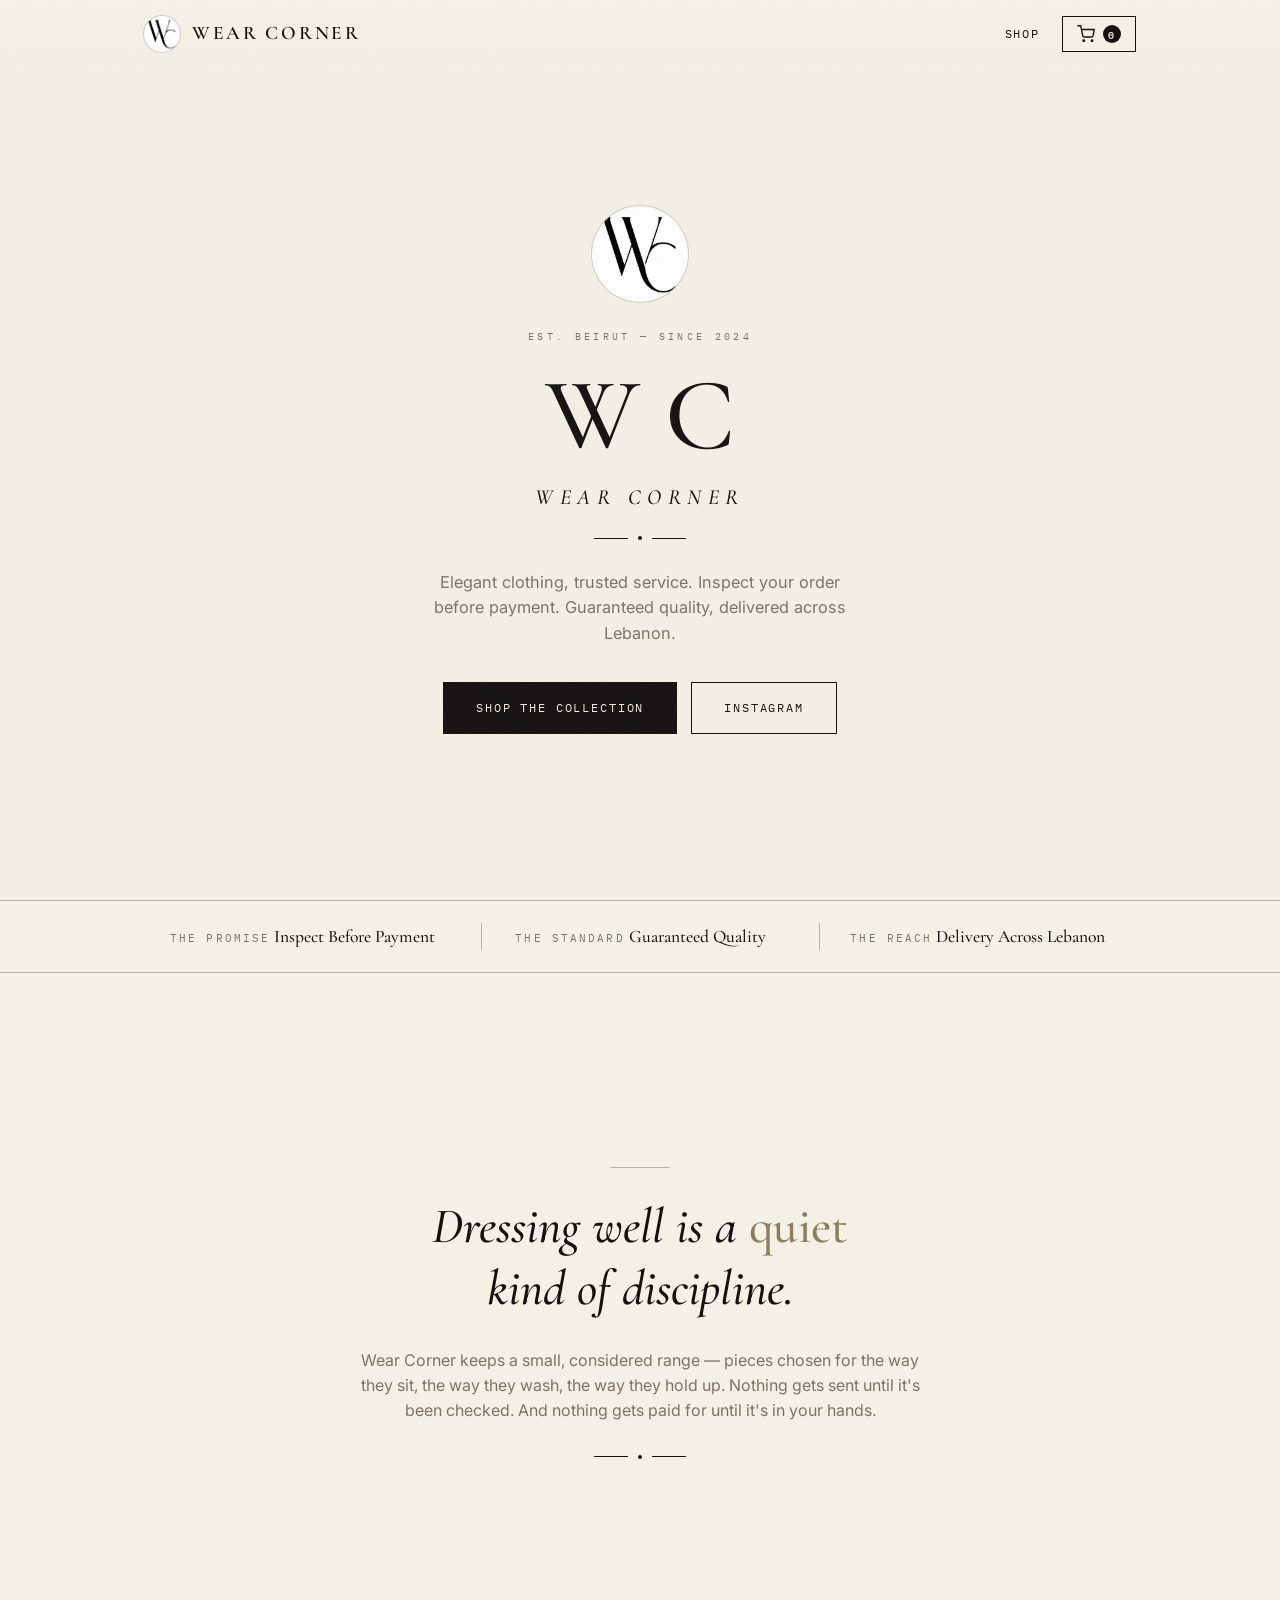
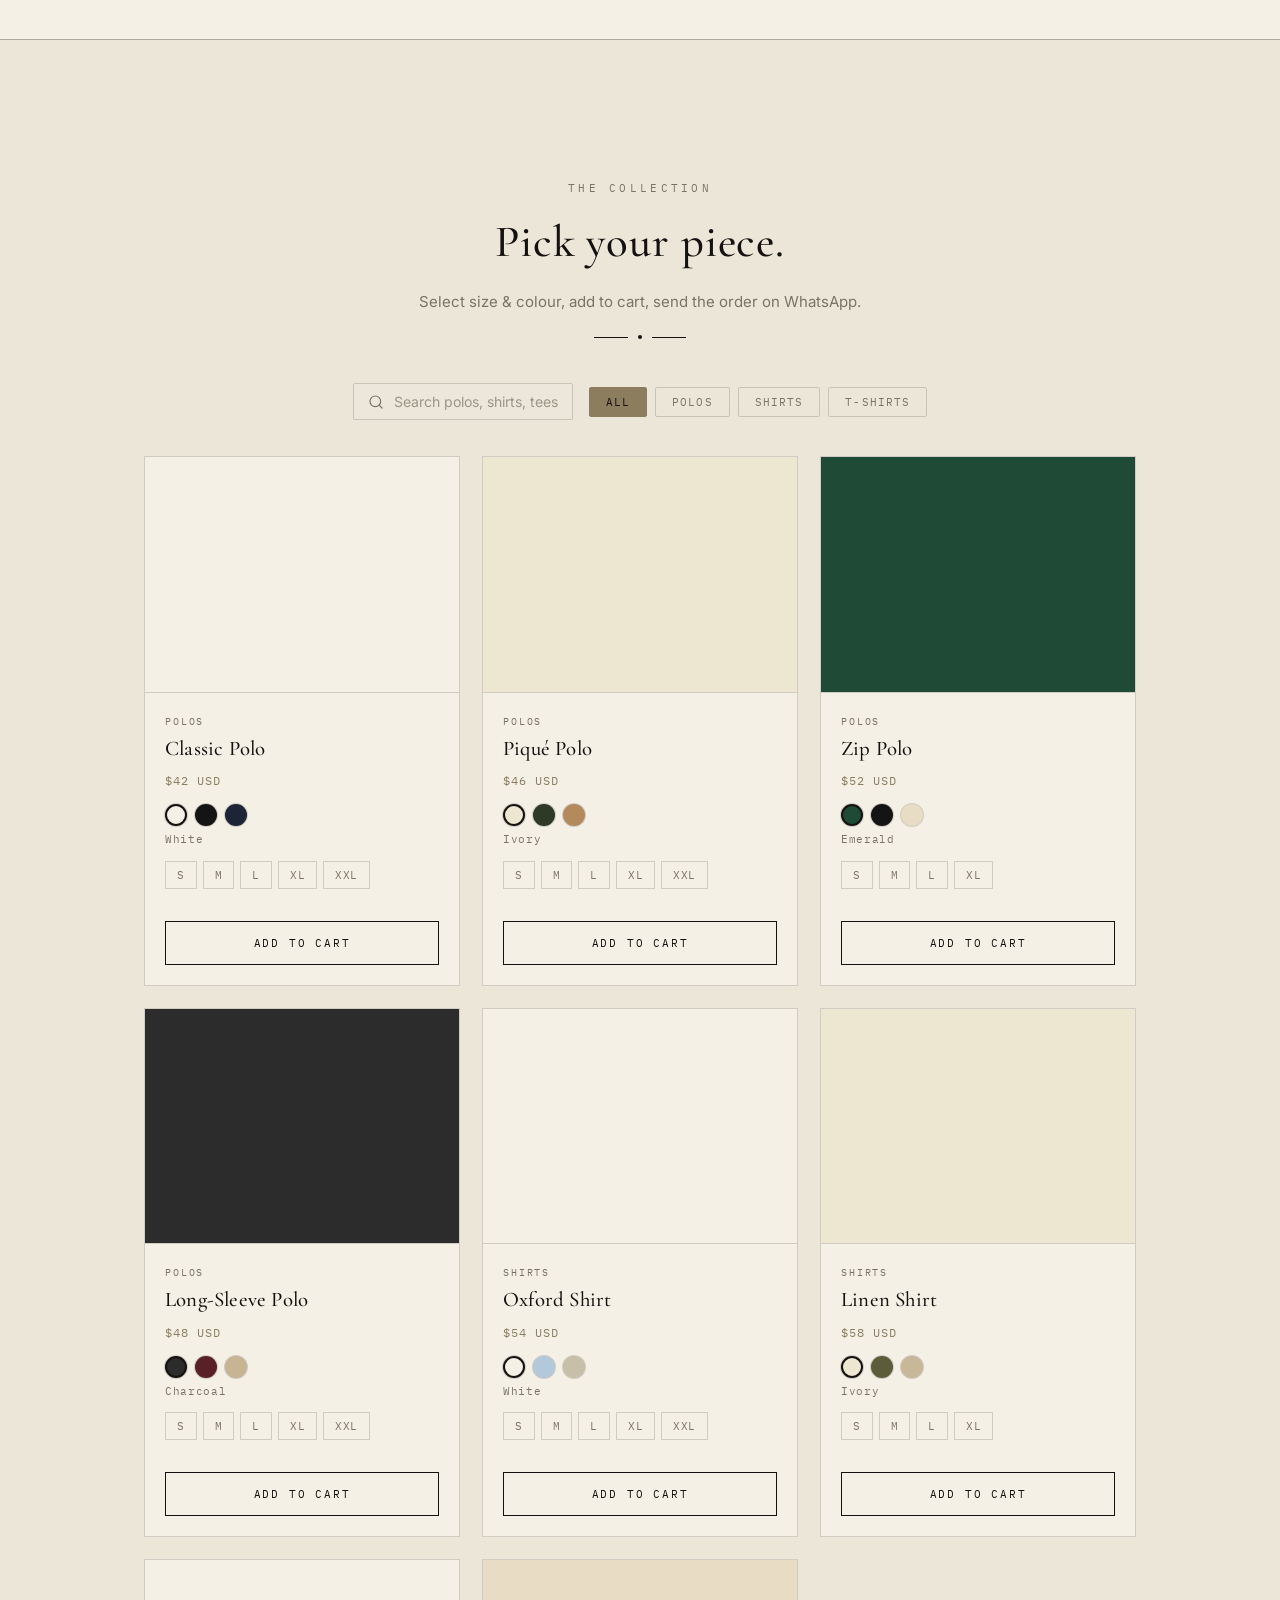
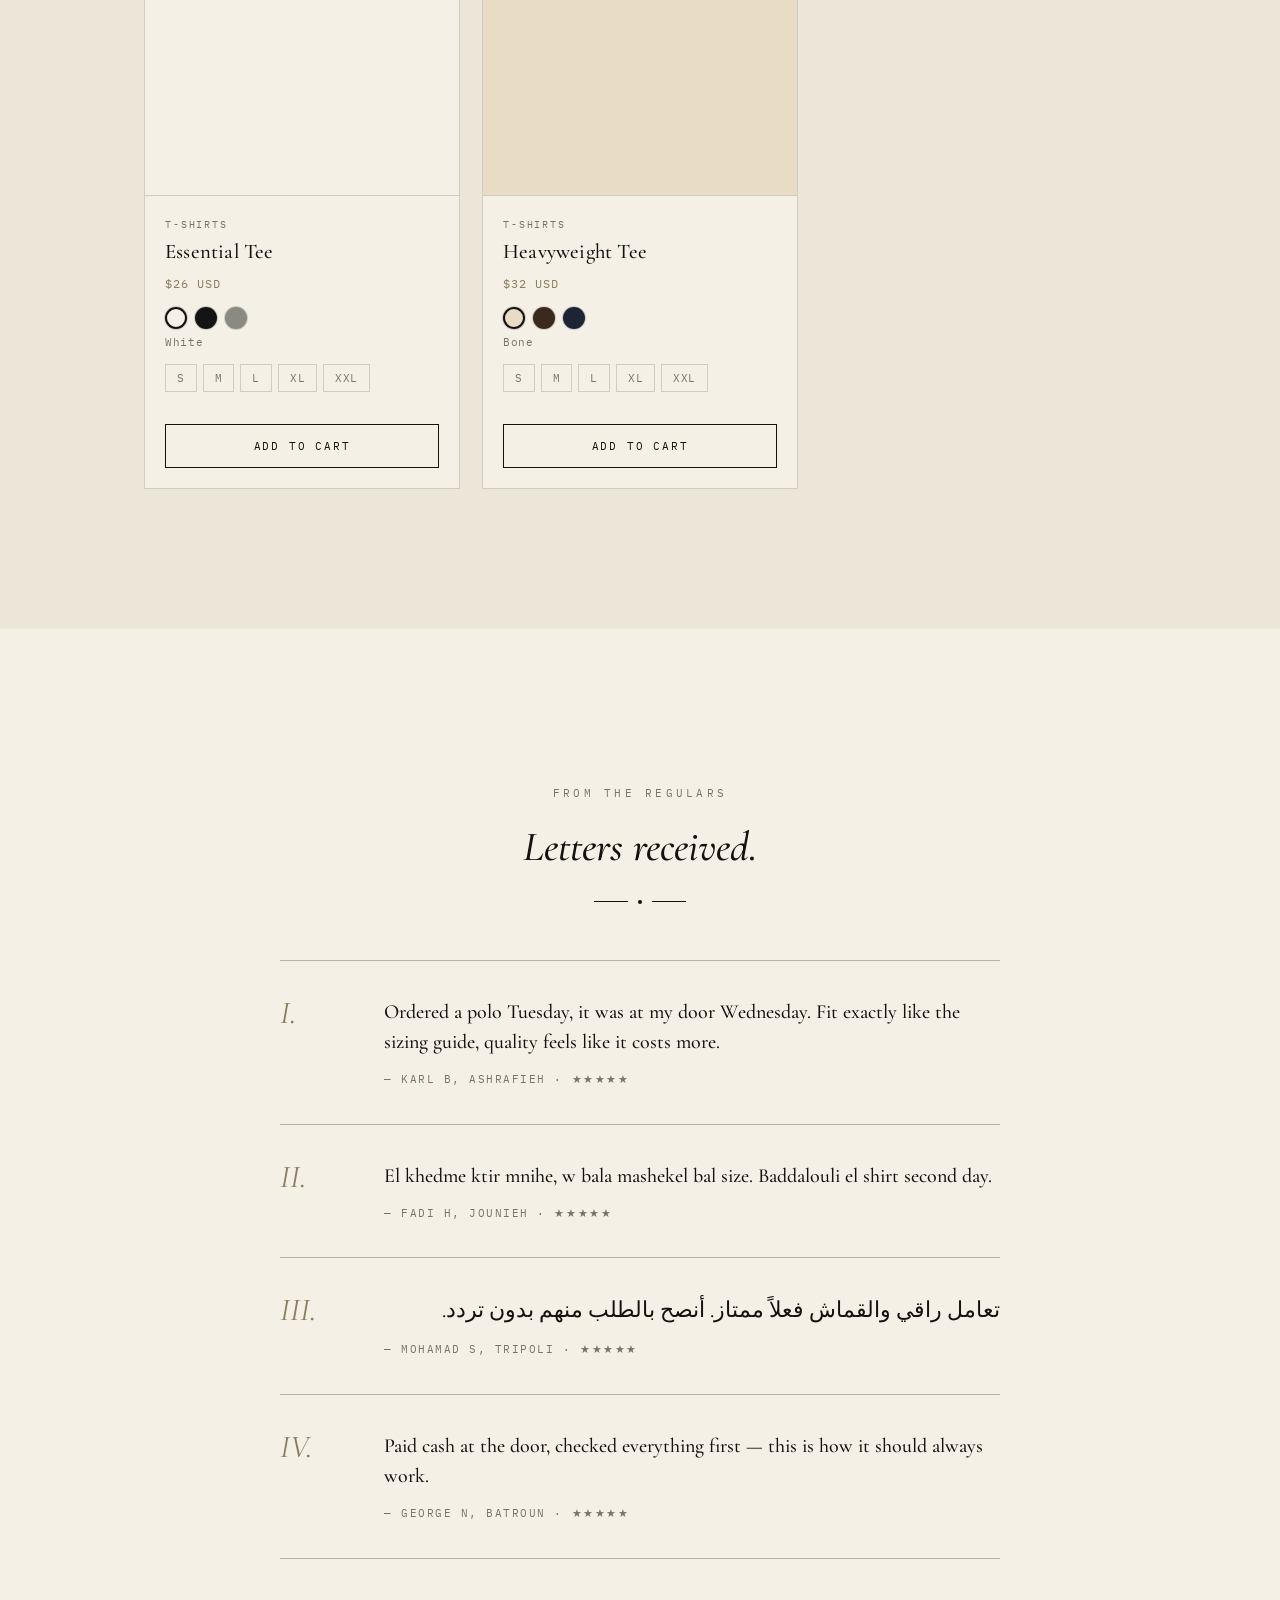
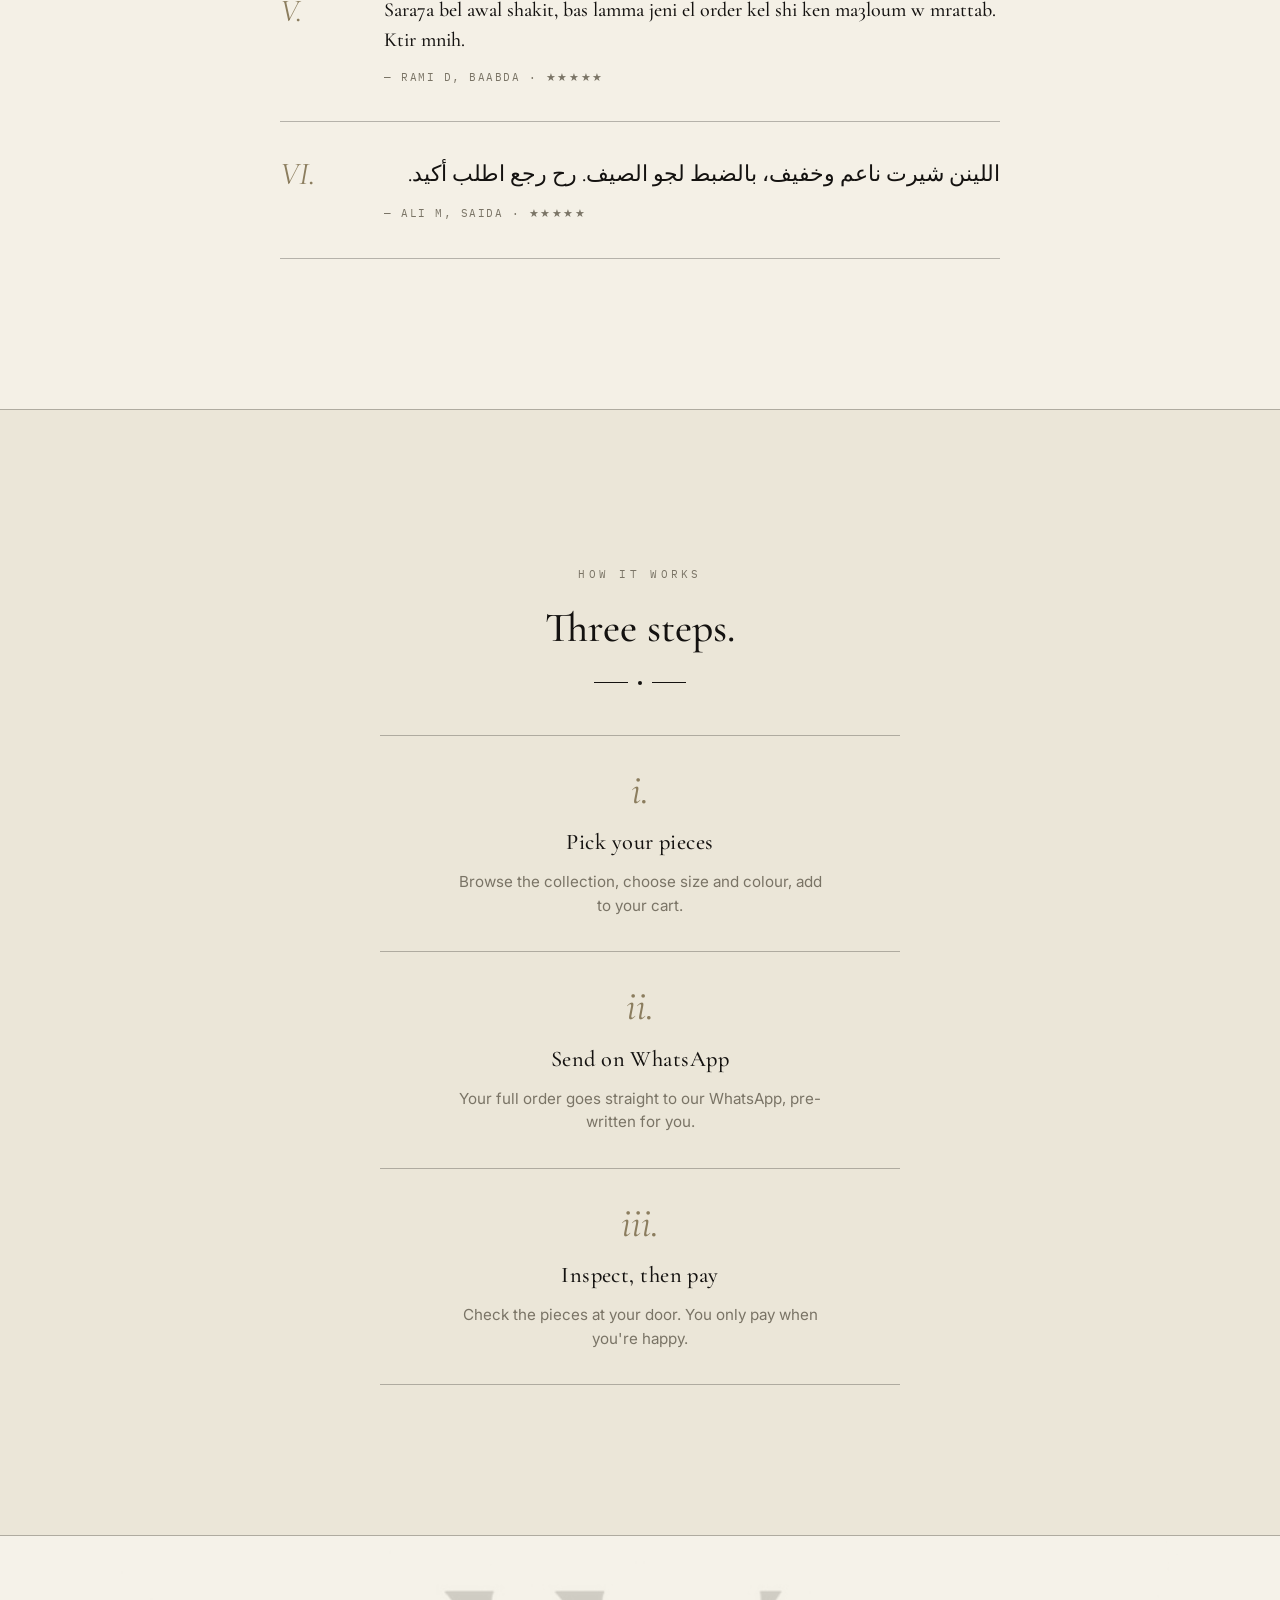
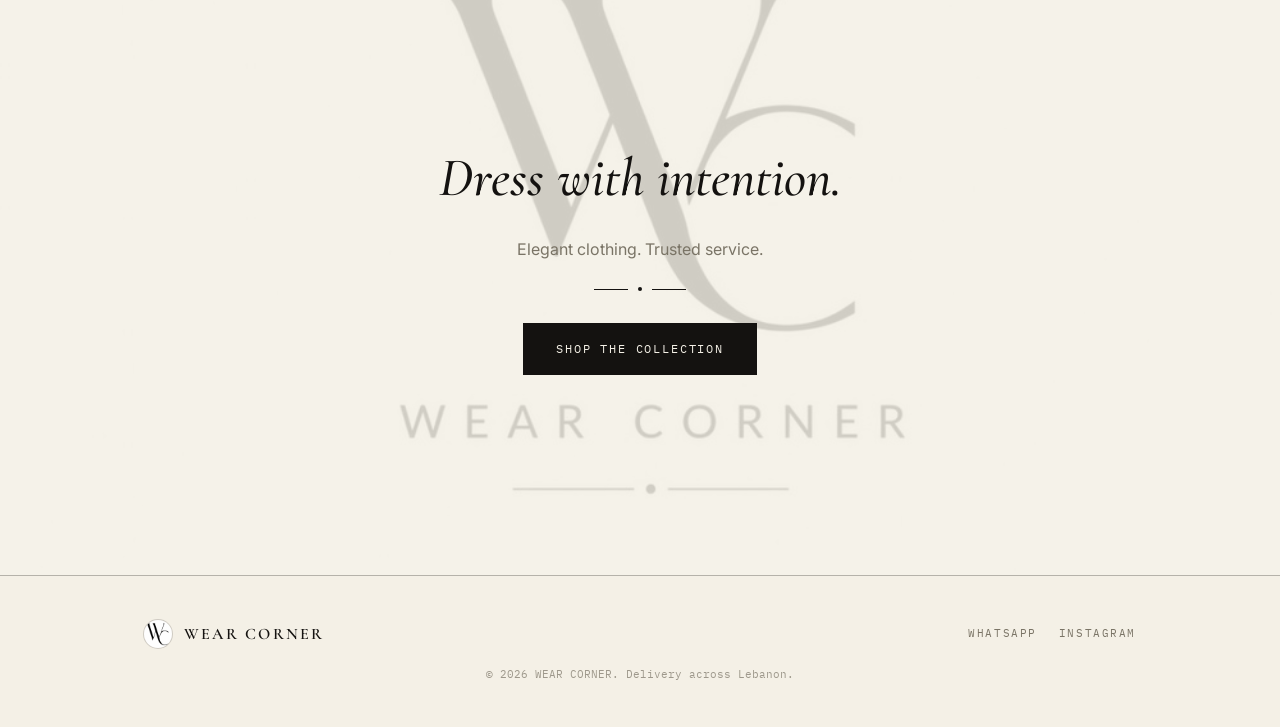
==== index.html @ b0e5543f "initial commit" ====
<!DOCTYPE html>
<html lang="en">
<head>
<meta charset="UTF-8">
<meta name="viewport" content="width=device-width, initial-scale=1.0">
<title>WEAR CORNER — Elegant Clothing, Trusted Service</title>
<meta name="description" content="WEAR CORNER. Elegant clothing, trusted service. Inspect before payment. Guaranteed quality. Delivery across Lebanon.">
<link rel="icon" type="image/jpeg" href="logo.jpg">

<link rel="preconnect" href="https://fonts.googleapis.com">
<link rel="preconnect" href="https://fonts.gstatic.com" crossorigin>
<link href="https://fonts.googleapis.com/css2?family=Cormorant+Garamond:ital,wght@0,400;0,500;0,600;1,400;1,500&family=Inter:wght@400;500&family=IBM+Plex+Mono:wght@400;500&display=swap" rel="stylesheet">

<link rel="stylesheet" href="style.css">
</head>
<body>

<header>
  <nav class="wrap">
    <a href="#top" class="brand">
      <img class="logo-img" src="logo.jpg" alt="Wear Corner logo">
      WEAR CORNER
    </a>
    <div class="nav-right">
      <a class="nav-link" href="#shop">Shop</a>
      <button class="cart-toggle" id="cartToggle" aria-label="Open cart">
        <svg width="18" height="18" viewBox="0 0 24 24" fill="none" stroke="currentColor" stroke-width="1.8" stroke-linecap="round" stroke-linejoin="round"><circle cx="9" cy="21" r="1"/><circle cx="20" cy="21" r="1"/><path d="M1 1h4l2.68 13.39a2 2 0 0 0 2 1.61h9.72a2 2 0 0 0 2-1.61L23 6H6"/></svg>
        <span class="cart-count" id="cartCount">0</span>
      </button>
    </div>
  </nav>
</header>

<!-- ============ CART DRAWER (IDs must match main.js) ============ -->
<div class="cart-overlay" id="cartOverlay"></div>
<aside class="cart-drawer" id="cartDrawer">
  <div class="cart-header">
    <h3>Your Order</h3>
    <button class="cart-close" id="cartClose" aria-label="Close cart">&times;</button>
  </div>
  <div class="cart-body" id="cartBody">
    <p class="cart-empty" id="cartEmpty">Your cart is empty.</p>
  </div>
  <div class="cart-footer" id="cartFooter" style="display:none;">
    <button class="btn btn-primary cart-send" id="cartSend" style="width:100%;padding:16px;font-size:.78rem;display:flex;align-items:center;justify-content:center;gap:10px;">
      Proceed to Checkout →
    </button>
  </div>
</aside>

<main id="top">

  <!-- ============ HERO — centered classical ============ -->
  <section class="hero-cl">
    <img class="logo-img" src="logo.jpg" alt="Wear Corner monogram">
    <span class="est">Est. Beirut — Since 2024</span>
    <h1><span>W</span><span>C</span></h1>
    <span class="wordmark">Wear Corner</span>
    <span class="ornament" aria-hidden="true"><span class="dot"></span></span>
    <p class="tagline">Elegant clothing, trusted service. Inspect your order before payment. Guaranteed quality, delivered across Lebanon.</p>
    <div class="hero-ctas">
      <a class="btn btn-primary" href="#shop">Shop the Collection</a>
      <a class="btn btn-ghost" href="https://www.instagram.com/wearcorner.lb" target="_blank" rel="noopener">Instagram</a>
    </div>
  </section>

  <!-- ============ SERVICES BAR — 3-column key/value ============ -->
  <section class="services" aria-label="Services">
    <div class="wrap services-row">
      <div>
        <span class="lbl">The Promise</span>
        <span class="val">Inspect Before Payment</span>
      </div>
      <div>
        <span class="lbl">The Standard</span>
        <span class="val">Guaranteed Quality</span>
      </div>
      <div>
        <span class="lbl">The Reach</span>
        <span class="val">Delivery Across Lebanon</span>
      </div>
    </div>
  </section>

  <!-- ============ CREDO — italic pull-quote ============ -->
  <section class="credo">
    <div class="wrap reveal">
      <div class="rule-sm"></div>
      <h2>Dressing well is a <em>quiet</em> kind of discipline.</h2>
      <p>Wear Corner keeps a small, considered range — pieces chosen for the way they sit, the way they wash, the way they hold up. Nothing gets sent until it's been checked. And nothing gets paid for until it's in your hands.</p>
      <span class="ornament" aria-hidden="true"><span class="dot"></span></span>
    </div>
  </section>

  <!-- ============ SHOP (IDs must match main.js) ============ -->
  <section class="shop" id="shop">
    <div class="wrap">
      <div class="shop-head reveal">
        <span class="kicker">The Collection</span>
        <h2>Pick your piece.</h2>
        <p class="head-sub">Select size &amp; colour, add to cart, send the order on WhatsApp.</p>
        <span class="ornament" aria-hidden="true"><span class="dot"></span></span>
      </div>

      <div class="shop-toolbar reveal">
        <div class="search-box">
          <svg width="16" height="16" viewBox="0 0 24 24" fill="none" stroke="currentColor" stroke-width="1.8" stroke-linecap="round"><circle cx="11" cy="11" r="8"/><path d="m21 21-4.35-4.35"/></svg>
          <input type="text" id="searchInput" class="search-input" placeholder="Search polos, shirts, tees...">
        </div>
        <div class="filter-pills" id="filterPills"></div>
      </div>

      <div class="product-grid" id="productGrid"></div>
      <p class="shop-empty" id="shopEmpty" style="display:none;">No pieces match your search. Try another word or clear the filters.</p>
    </div>
  </section>

  <!-- ============ REVIEWS — stacked "letters" column ============
       NOTE FOR CLIENT: sample placeholder reviews to show the layout.
       Replace with real customer feedback before launch. -->
  <section class="letters">
    <div class="wrap">
      <div class="letters-head reveal">
        <span class="kicker">From The Regulars</span>
        <h2>Letters received.</h2>
        <span class="ornament" aria-hidden="true"><span class="dot"></span></span>
      </div>

      <div class="letters-list">
        <figure class="letter reveal">
          <span class="idx">I.</span>
          <div>
            <blockquote>Ordered a polo Tuesday, it was at my door Wednesday. Fit exactly like the sizing guide, quality feels like it costs more.</blockquote>
            <figcaption>— Karl B, Ashrafieh · ★★★★★</figcaption>
          </div>
        </figure>

        <figure class="letter reveal">
          <span class="idx">II.</span>
          <div>
            <blockquote>El khedme ktir mnihe, w bala mashekel bal size. Baddalouli el shirt second day.</blockquote>
            <figcaption>— Fadi H, Jounieh · ★★★★★</figcaption>
          </div>
        </figure>

        <figure class="letter reveal">
          <span class="idx">III.</span>
          <div>
            <blockquote lang="ar">تعامل راقي والقماش فعلاً ممتاز. أنصح بالطلب منهم بدون تردد.</blockquote>
            <figcaption>— Mohamad S, Tripoli · ★★★★★</figcaption>
          </div>
        </figure>

        <figure class="letter reveal">
          <span class="idx">IV.</span>
          <div>
            <blockquote>Paid cash at the door, checked everything first — this is how it should always work.</blockquote>
            <figcaption>— George N, Batroun · ★★★★★</figcaption>
          </div>
        </figure>

        <figure class="letter reveal">
          <span class="idx">V.</span>
          <div>
            <blockquote>Sara7a bel awal shakit, bas lamma jeni el order kel shi ken ma3loum w mrattab. Ktir mnih.</blockquote>
            <figcaption>— Rami D, Baabda · ★★★★★</figcaption>
          </div>
        </figure>

        <figure class="letter reveal">
          <span class="idx">VI.</span>
          <div>
            <blockquote lang="ar">اللينن شيرت ناعم وخفيف، بالضبط لجو الصيف. رح رجع اطلب أكيد.</blockquote>
            <figcaption>— Ali M, Saida · ★★★★★</figcaption>
          </div>
        </figure>
      </div>
    </div>
  </section>

  <!-- ============ PROCESS — single centered column ============ -->
  <section class="process-cl">
    <div class="wrap">
      <div class="head reveal">
        <span class="kicker">How It Works</span>
        <h2>Three steps.</h2>
        <span class="ornament" aria-hidden="true"><span class="dot"></span></span>
      </div>

      <div class="steps-cl">
        <div class="step-cl reveal">
          <span class="num">i.</span>
          <h3>Pick your pieces</h3>
          <p>Browse the collection, choose size and colour, add to your cart.</p>
        </div>
        <div class="step-cl reveal">
          <span class="num">ii.</span>
          <h3>Send on WhatsApp</h3>
          <p>Your full order goes straight to our WhatsApp, pre-written for you.</p>
        </div>
        <div class="step-cl reveal">
          <span class="num">iii.</span>
          <h3>Inspect, then pay</h3>
          <p>Check the pieces at your door. You only pay when you're happy.</p>
        </div>
      </div>
    </div>
  </section>

  <!-- ============ CLOSING ============ -->
  <section class="closing">
    <div class="art" role="img" aria-label="Wear Corner monogram"></div>
    <div class="veil"></div>
    <div class="wrap reveal">
      <h2>Dress with intention.</h2>
      <p>Elegant clothing. Trusted service.</p>
      <span class="ornament" aria-hidden="true"><span class="dot"></span></span>
      <a class="btn btn-primary" href="#shop">Shop the Collection</a>
    </div>
  </section>

</main>

<footer>
  <div class="wrap">
    <a href="#top" class="brand">
      <img class="logo-img" src="logo.jpg" alt="Wear Corner logo">
      WEAR CORNER
    </a>
    <div class="links">
      <a href="https://wa.me/961XXXXXXXX" target="_blank" rel="noopener">WhatsApp</a>
      <a href="https://www.instagram.com/wearcorner.lb" target="_blank" rel="noopener">Instagram</a>
    </div>
  </div>
  <p class="fine" id="fine"></p>
</footer>

<script src="main.js"></script>
</body>
</html>
---- style.css ----
/* ============ DESIGN TOKENS ============
   Sampled from the Wear Corner mark: warm bone paper + near-black ink,
   with a soft taupe accent that pairs with the delicate serif wordmark. */
:root{
  --bg:        #f4f0e6;
  --bg-panel:  #ebe6d8;
  --bg-deep:   #e2ddca;
  --ink:       #141210;
  --muted:     #7a7466;
  --accent:    #8b7d5e;
  --line:      rgba(20,18,16,0.16);
  --hair:      rgba(20,18,16,0.28);

  /* names kept for JS/shared components — mapped to light palette */
  --cream:     var(--ink);
  --sheen:     var(--accent);

  --font-display: 'Cormorant Garamond', serif;
  --font-body:    'Inter', sans-serif;
  --font-mono:    'IBM Plex Mono', monospace;

  --container: 1080px;
}

*{ box-sizing:border-box; margin:0; padding:0; }
html{ scroll-behavior:smooth; }

body{
  background:var(--bg);
  color:var(--ink);
  font-family:var(--font-body);
  line-height:1.55;
  -webkit-font-smoothing:antialiased;
  overflow-x:hidden;
}
img{ display:block; max-width:100%; }
a{ color:inherit; text-decoration:none; }
button{ cursor:pointer; font-family:inherit; }
:focus-visible{ outline:1px solid var(--ink); outline-offset:3px; }

.wrap{
  max-width:var(--container);
  margin-inline:auto;
  padding-inline:clamp(20px, 5vw, 44px);
}

/* subtle paper grain */
body::before{
  content:"";
  position:fixed; inset:0;
  pointer-events:none;
  z-index:5;
  opacity:0.05;
  background-image:url("data:image/svg+xml,%3Csvg xmlns='http://www.w3.org/2000/svg' width='120' height='120'%3E%3Cfilter id='n'%3E%3CfeTurbulence type='fractalNoise' baseFrequency='0.85' numOctaves='2' stitchTiles='stitch'/%3E%3C/filter%3E%3Crect width='100%25' height='100%25' filter='url(%23n)'/%3E%3C/svg%3E");
}

/* ============ THE SIGNATURE ORNAMENT — from the logo's dash-dot rule ============ */
.ornament{
  display:flex; align-items:center; justify-content:center; gap:10px;
  color:var(--ink);
}
.ornament::before,
.ornament::after{
  content:"";
  width:34px; height:1px;
  background:var(--ink);
}
.ornament .dot{
  width:4px; height:4px;
  border-radius:50%;
  background:var(--ink);
  display:block;
}

/* Hairline rule */
.rule{
  height:1px; background:var(--hair);
  width:100%;
}
.rule-sm{ height:1px; background:var(--hair); width:60px; margin:14px auto; }

/* ============ SCROLL REVEAL ============ */
.reveal{
  opacity:0; transform:translateY(14px);
  transition:opacity 0.8s ease, transform 0.8s ease;
}
.reveal.is-visible{ opacity:1; transform:translateY(0); }
@media (prefers-reduced-motion: reduce){
  html{ scroll-behavior:auto; }
  .reveal{ opacity:1; transform:none; transition:none; }
}

.logo-img{
  border-radius:50%;
  object-fit:cover;
  display:block;
  background:#fff;
  box-shadow:0 0 0 1px var(--line);
}

/* ============ NAV ============ */
header{
  position:fixed; top:0; left:0; right:0; z-index:20;
  background:linear-gradient(to bottom, rgba(244,240,230,0.94), rgba(244,240,230,0));
  padding-block:16px;
}
nav.wrap{ display:flex; align-items:center; justify-content:space-between; }
.brand{
  display:flex; align-items:center; gap:12px;
  font-family:var(--font-display);
  font-weight:600;
  font-size:1.2rem;
  letter-spacing:0.14em;
}
.brand .logo-img{ width:36px; height:36px; }

.nav-right{ display:flex; align-items:center; gap:22px; }
.nav-link{
  font-family:var(--font-mono);
  font-size:0.72rem;
  letter-spacing:0.16em;
  text-transform:uppercase;
  color:var(--ink);
  transition:color 0.2s;
}
.nav-link:hover{ color:var(--accent); }

.cart-toggle{
  position:relative;
  background:none;
  border:1px solid var(--ink);
  color:var(--ink);
  padding:8px 14px;
  border-radius:0;
  display:flex; align-items:center; gap:8px;
  font-family:var(--font-mono);
  font-size:0.7rem;
  letter-spacing:0.1em;
  transition:background 0.2s, color 0.2s;
}
.cart-toggle:hover{ background:var(--ink); color:var(--bg); }
.cart-count{
  background:var(--ink);
  color:var(--bg);
  font-weight:600;
  font-size:0.62rem;
  width:18px; height:18px;
  border-radius:50%;
  display:flex; align-items:center; justify-content:center;
}
.cart-toggle:hover .cart-count{ background:var(--bg); color:var(--ink); }

/* ============ BUTTONS ============ */
.btn{
  font-family:var(--font-mono);
  font-size:0.72rem;
  letter-spacing:0.16em;
  text-transform:uppercase;
  padding:16px 32px;
  border-radius:0;
  transition:background 0.2s, color 0.2s, border-color 0.2s, transform 0.2s;
  display:inline-block;
  border:1px solid var(--ink);
}
.btn-primary{ background:var(--ink); color:var(--bg); }
.btn-primary:hover{ background:var(--accent); border-color:var(--accent); transform:translateY(-2px); }
.btn-ghost{ background:none; color:var(--ink); }
.btn-ghost:hover{ background:var(--ink); color:var(--bg); }

.kicker{
  font-family:var(--font-mono);
  font-size:0.68rem;
  letter-spacing:0.3em;
  text-transform:uppercase;
  color:var(--muted);
}

/* ============ HERO — centered classical ============ */
.hero-cl{
  min-height:100svh;
  display:flex; flex-direction:column; align-items:center; justify-content:center;
  text-align:center;
  padding:120px 20px 80px;
  position:relative;
}
.hero-cl .logo-img{ width:96px; height:96px; margin-bottom:26px; background:#fff; }
.hero-cl .est{
  font-family:var(--font-mono);
  font-size:0.65rem;
  letter-spacing:0.32em;
  text-transform:uppercase;
  color:var(--muted);
  margin-bottom:20px;
}
.hero-cl h1{
  font-family:var(--font-display);
  font-weight:500;
  font-size:clamp(3.6rem, 10vw, 6.4rem);
  letter-spacing:0.24em;
  line-height:1;
  margin-left:0.24em; /* optical center for tracked type */
}
.hero-cl h1 span{ display:inline-block; }
.hero-cl .wordmark{
  font-family:var(--font-display);
  font-style:italic;
  font-weight:500;
  font-size:clamp(1.05rem, 2.2vw, 1.35rem);
  letter-spacing:0.3em;
  color:var(--ink);
  margin-top:14px;
  text-transform:uppercase;
}
.hero-cl .ornament{ margin-top:22px; }
.hero-cl .tagline{
  margin-top:30px;
  max-width:44ch;
  color:var(--muted);
  font-size:1.02rem;
  font-family:var(--font-body);
}
.hero-cl .hero-ctas{
  margin-top:36px;
  display:flex; gap:14px; flex-wrap:wrap; justify-content:center;
}

/* ============ SERVICES BAR ============ */
.services{
  border-top:1px solid var(--hair);
  border-bottom:1px solid var(--hair);
  padding-block:22px;
  background:transparent;
}
.services-row{
  display:grid;
  grid-template-columns:repeat(3, 1fr);
  gap:20px;
  text-align:center;
}
.services-row > div + div{ border-left:1px solid var(--hair); }
.services-row .lbl{
  font-family:var(--font-mono);
  font-size:0.66rem;
  letter-spacing:0.2em;
  text-transform:uppercase;
  color:var(--muted);
}
.services-row .val{
  font-family:var(--font-display);
  font-size:1.1rem;
  font-weight:500;
  margin-top:4px;
  color:var(--ink);
}

/* ============ CREDO — big italic pull-quote ============ */
.credo{
  padding-block:clamp(110px, 16vw, 180px);
  text-align:center;
}
.credo .rule-sm{ margin-bottom:28px; }
.credo h2{
  font-family:var(--font-display);
  font-weight:500;
  font-style:italic;
  font-size:clamp(1.9rem, 4.4vw, 3.1rem);
  line-height:1.25;
  max-width:22ch;
  margin-inline:auto;
  color:var(--ink);
}
.credo h2 em{ font-style:normal; color:var(--accent); }
.credo p{
  margin-top:28px;
  max-width:56ch;
  margin-inline:auto;
  color:var(--muted);
  font-size:1rem;
}
.credo .ornament{ margin-top:32px; }

/* ============ SHOP ============ */
.shop{
  padding-block:clamp(80px, 12vw, 140px);
  border-top:1px solid var(--hair);
  background:var(--bg-panel);
}
.shop-head{
  text-align:center;
  margin-bottom:44px;
}
.shop-head .kicker{ display:block; }
.shop-head h2{
  font-family:var(--font-display);
  font-weight:500;
  font-size:clamp(2rem, 4vw, 2.8rem);
  margin-top:12px;
  letter-spacing:0.02em;
}
.shop-head .head-sub{
  margin-top:12px;
  color:var(--muted);
  font-size:0.94rem;
}
.shop-head .ornament{ margin-top:22px; }

/* --- toolbar --- */
.shop-toolbar{
  display:flex; flex-wrap:wrap; align-items:center; justify-content:center; gap:14px;
  margin-bottom:38px;
}
.search-box{
  display:flex; align-items:center; gap:10px;
  border:1px solid var(--line);
  background:var(--bg);
  padding:9px 14px;
  border-radius:0;
  flex:0 0 240px;
  transition:border-color 0.2s;
}
.search-box:focus-within{ border-color:var(--ink); }
.search-box svg{ color:var(--muted); flex-shrink:0; }
.search-input{
  background:none; border:none; outline:none;
  color:var(--ink);
  font-family:var(--font-body);
  font-size:0.88rem;
  width:100%;
}
.search-input::placeholder{ color:var(--muted); opacity:0.7; }

.filter-pills{ display:flex; flex-wrap:wrap; gap:8px; }
.filter-pill{
  font-family:var(--font-mono);
  font-size:0.66rem;
  letter-spacing:0.14em;
  text-transform:uppercase;
  padding:8px 16px;
  border:1px solid var(--line);
  background:none;
  color:var(--muted);
  border-radius:0;
  transition:border-color 0.2s, color 0.2s, background 0.2s;
}
.filter-pill:hover{ border-color:var(--ink); color:var(--ink); }
.filter-pill.active{ border-color:var(--ink); background:var(--ink); color:var(--bg); }

/* --- product grid --- */
.product-grid{
  display:grid;
  grid-template-columns:repeat(3, 1fr);
  gap:22px;
}
.product-card{
  position:relative;
  background:var(--bg);
  border:1px solid var(--line);
  display:flex; flex-direction:column;
  transition:border-color 0.3s, transform 0.3s;
}
.product-card:hover{ border-color:var(--ink); transform:translateY(-3px); }

.product-preview{
  aspect-ratio:4/3;
  display:flex; align-items:center; justify-content:center;
  position:relative;
  overflow:hidden;
  border-bottom:1px solid var(--line);
}
.preview-swatch{
  width:100%; height:100%;
  transition:background 0.3s ease;
}

.product-info{ padding:20px; flex:1; display:flex; flex-direction:column; }
.product-info .eyebrow{
  font-family:var(--font-mono);
  font-size:0.62rem;
  letter-spacing:0.2em;
  text-transform:uppercase;
  color:var(--muted);
}
.product-name{
  font-family:var(--font-display);
  font-weight:500;
  font-size:1.3rem;
  margin-top:4px;
  letter-spacing:0.01em;
}
.product-price{
  font-family:var(--font-mono);
  font-size:0.78rem;
  color:var(--accent);
  margin-top:6px;
  letter-spacing:0.08em;
}

.product-colors{ display:flex; gap:8px; margin-top:14px; }
.color-dot{
  width:22px; height:22px;
  border-radius:50%;
  border:2px solid transparent;
  cursor:pointer;
  transition:border-color 0.2s, transform 0.2s;
  box-shadow:0 0 0 1px var(--line);
}
.color-dot:hover{ transform:scale(1.12); }
.color-dot.active{ border-color:var(--ink); }
.color-label{
  font-family:var(--font-mono);
  font-size:0.68rem;
  color:var(--muted);
  margin-top:6px;
  letter-spacing:0.06em;
  min-height:1em;
}

.product-sizes{ display:flex; flex-wrap:wrap; gap:6px; margin-top:12px; }
.size-pill{
  font-family:var(--font-mono);
  font-size:0.66rem;
  letter-spacing:0.06em;
  padding:6px 11px;
  border:1px solid var(--line);
  background:none;
  color:var(--muted);
  border-radius:0;
  transition:border-color 0.2s, color 0.2s, background 0.2s;
}
.size-pill:hover{ border-color:var(--ink); color:var(--ink); }
.size-pill.active{ border-color:var(--ink); background:var(--ink); color:var(--bg); }
.size-hint{
  font-family:var(--font-mono);
  font-size:0.65rem;
  color:var(--muted);
  margin-top:6px;
  min-height:1em;
  transition:color 0.2s;
}

.add-btn{
  margin-top:16px;
  width:100%;
  font-family:var(--font-mono);
  font-size:0.7rem;
  letter-spacing:0.16em;
  text-transform:uppercase;
  padding:14px;
  border:1px solid var(--ink);
  background:none;
  color:var(--ink);
  border-radius:0;
  transition:background 0.25s, color 0.25s, transform 0.15s;
}
.add-btn:hover{ background:var(--ink); color:var(--bg); }
.add-btn:active{ transform:scale(0.97); }
.add-btn.added{ background:var(--accent); border-color:var(--accent); color:var(--bg); }

.shop-empty{
  text-align:center;
  color:var(--muted);
  padding:60px 0 20px;
  font-size:0.95rem;
}

/* ============ REVIEWS — vertical stacked letters column ============ */
.letters{
  padding-block:clamp(90px, 13vw, 150px);
}
.letters-head{ text-align:center; margin-bottom:56px; }
.letters-head h2{
  font-family:var(--font-display);
  font-weight:500;
  font-style:italic;
  font-size:clamp(1.9rem, 3.6vw, 2.6rem);
  margin-top:12px;
}
.letters-head .ornament{ margin-top:20px; }

.letters-list{
  max-width:720px;
  margin-inline:auto;
  border-top:1px solid var(--hair);
}
.letter{
  padding:36px 0;
  border-bottom:1px solid var(--hair);
  display:grid;
  grid-template-columns:80px 1fr;
  gap:24px;
  align-items:start;
}
.letter .idx{
  font-family:var(--font-display);
  font-style:italic;
  font-size:2rem;
  color:var(--accent);
  line-height:1;
}
.letter blockquote{
  font-family:var(--font-display);
  font-size:1.25rem;
  line-height:1.5;
  color:var(--ink);
  font-weight:500;
  margin:0;
}
.letter blockquote[lang="ar"]{
  direction:rtl;
  text-align:right;
  font-size:1.35rem;
}
.letter figcaption{
  margin-top:14px;
  font-family:var(--font-mono);
  font-size:0.68rem;
  letter-spacing:0.14em;
  text-transform:uppercase;
  color:var(--muted);
}

/* ============ PROCESS — single centered column ============ */
.process-cl{
  padding-block:clamp(90px, 13vw, 150px);
  background:var(--bg-panel);
  border-top:1px solid var(--hair);
  border-bottom:1px solid var(--hair);
}
.process-cl .head{ text-align:center; margin-bottom:50px; }
.process-cl h2{
  font-family:var(--font-display);
  font-weight:500;
  font-size:clamp(1.9rem, 3.6vw, 2.6rem);
  margin-top:12px;
}
.process-cl .ornament{ margin-top:20px; }

.steps-cl{
  max-width:520px;
  margin-inline:auto;
  display:flex; flex-direction:column;
}
.step-cl{
  padding:34px 0;
  border-top:1px solid var(--hair);
  text-align:center;
}
.step-cl:last-child{ border-bottom:1px solid var(--hair); }
.step-cl .num{
  font-family:var(--font-display);
  font-style:italic;
  font-size:2.6rem;
  color:var(--accent);
  line-height:1;
  display:block;
  margin-bottom:14px;
}
.step-cl h3{
  font-family:var(--font-display);
  font-weight:500;
  font-size:1.4rem;
  letter-spacing:0.02em;
}
.step-cl p{
  margin-top:10px;
  color:var(--muted);
  font-size:0.95rem;
  max-width:38ch;
  margin-inline:auto;
}

/* ============ CLOSING ============ */
.closing{
  position:relative;
  padding-block:clamp(120px, 18vw, 200px);
  text-align:center;
  overflow:hidden;
}
.closing .art{
  position:absolute; inset:0;
  background-image:url("artwork.jpg");
  background-size:cover;
  background-position:center;
  z-index:-2;
}
.closing .veil{
  position:absolute; inset:0;
  background:rgba(244,240,230,0.85);
  z-index:-1;
}
.closing h2{
  font-family:var(--font-display);
  font-weight:500;
  font-style:italic;
  font-size:clamp(2.2rem, 5.5vw, 3.4rem);
  max-width:18ch;
  margin-inline:auto;
  color:var(--ink);
}
.closing p{ margin-top:16px; color:var(--muted); }
.closing .ornament{ margin-top:26px; }
.closing .btn{ margin-top:32px; }

/* ============ CART DRAWER (light theme) ============ */
.cart-overlay{
  position:fixed; inset:0;
  background:rgba(20,18,16,0.35);
  z-index:30;
  opacity:0; pointer-events:none;
  transition:opacity 0.3s;
}
.cart-overlay.open{ opacity:1; pointer-events:auto; }

.cart-drawer{
  position:fixed; top:0; right:0;
  width:min(420px, 92vw);
  height:100dvh; max-height:100dvh;
  background:var(--bg);
  border-left:1px solid var(--line);
  z-index:31;
  display:grid;
  grid-template-rows:auto 1fr auto;
  transform:translateX(100%);
  transition:transform 0.35s ease;
}
.cart-drawer.open{ transform:translateX(0); }

.cart-header{
  display:flex; align-items:center; justify-content:space-between;
  padding:22px 24px;
  border-bottom:1px solid var(--line);
}
.cart-header h3{
  font-family:var(--font-display);
  font-weight:500;
  font-size:1.35rem;
}
.cart-close{
  background:none; border:none; color:var(--ink);
  font-size:1.6rem; line-height:1;
}
.cart-body{
  min-height:0;
  overflow-y:auto;
  -webkit-overflow-scrolling:touch;
  padding:20px 24px;
}
.cart-empty{
  color:var(--muted);
  text-align:center;
  padding-top:40px;
  font-size:0.95rem;
}
.cart-item{
  display:flex; justify-content:space-between; align-items:flex-start;
  padding:16px 0;
  border-bottom:1px solid var(--line);
}
.cart-item-info{ flex:1; }
.cart-item-name{ font-family:var(--font-display); font-weight:500; font-size:1.1rem; }
.cart-item-details{
  font-family:var(--font-mono);
  font-size:0.7rem;
  color:var(--muted);
  margin-top:4px;
  letter-spacing:0.04em;
}
.cart-item-price{
  font-family:var(--font-mono);
  font-size:0.8rem;
  color:var(--accent);
  margin-top:4px;
}
.cart-item-remove{
  background:none; border:none;
  color:var(--muted);
  font-size:1.1rem;
  padding:4px 8px;
  margin-left:12px;
  transition:color 0.2s;
}
.cart-item-remove:hover{ color:var(--ink); }
.cart-footer{
  padding:20px 24px;
  border-top:1px solid var(--line);
  background:var(--bg);
}
.cart-send{
  width:100%;
  display:flex; align-items:center; justify-content:center; gap:10px;
  padding:15px;
  font-size:0.78rem;
}

/* ============ FOOTER ============ */
footer{
  padding-block:44px;
  border-top:1px solid var(--hair);
  background:var(--bg);
}
footer .wrap{
  display:flex; align-items:center; justify-content:space-between;
  flex-wrap:wrap; gap:16px;
}
footer .brand{ font-size:1rem; }
footer .brand .logo-img{ width:28px; height:28px; }
footer .links{
  display:flex; gap:22px;
  font-family:var(--font-mono);
  font-size:0.7rem;
  letter-spacing:0.14em;
  text-transform:uppercase;
  color:var(--muted);
}
footer .links a:hover{ color:var(--ink); }
footer .fine{
  font-family:var(--font-mono);
  font-size:0.66rem;
  color:var(--muted);
  opacity:0.7;
  margin-top:18px;
  text-align:center;
}

/* ============ RESPONSIVE ============ */
@media (max-width:900px){
  .product-grid{ grid-template-columns:1fr 1fr; }
}
@media (max-width:600px){
  .product-grid{ grid-template-columns:1fr 1fr; gap:14px; }
  .services-row{ grid-template-columns:1fr; gap:14px; }
  .services-row > div + div{ border-left:none; border-top:1px solid var(--hair); padding-top:14px; }
  .nav-link{ display:none; }
  .letter{ grid-template-columns:1fr; gap:12px; }
  .letter .idx{ font-size:1.4rem; }
  footer .wrap{ flex-direction:column; align-items:flex-start; }

  /* tighter card */
  .product-info   { padding:14px; }
  .product-name   { font-size:1.1rem; }
  .product-price  { font-size:0.72rem; }
  .color-dot      { width:18px; height:18px; }
  .size-pill      { padding:4px 8px; font-size:0.62rem; }
  .add-btn        { padding:11px; font-size:0.65rem; }
  .product-colors { gap:6px; margin-top:10px; }
  .product-sizes  { gap:4px; margin-top:8px; }
}

/* ============ EXTRA STYLES INJECTED BY JS ============
   The shared main.js injects filter-pill / cart-total-row / etc. rules.
   Nothing to worry about here — those overrides layer cleanly on top. */
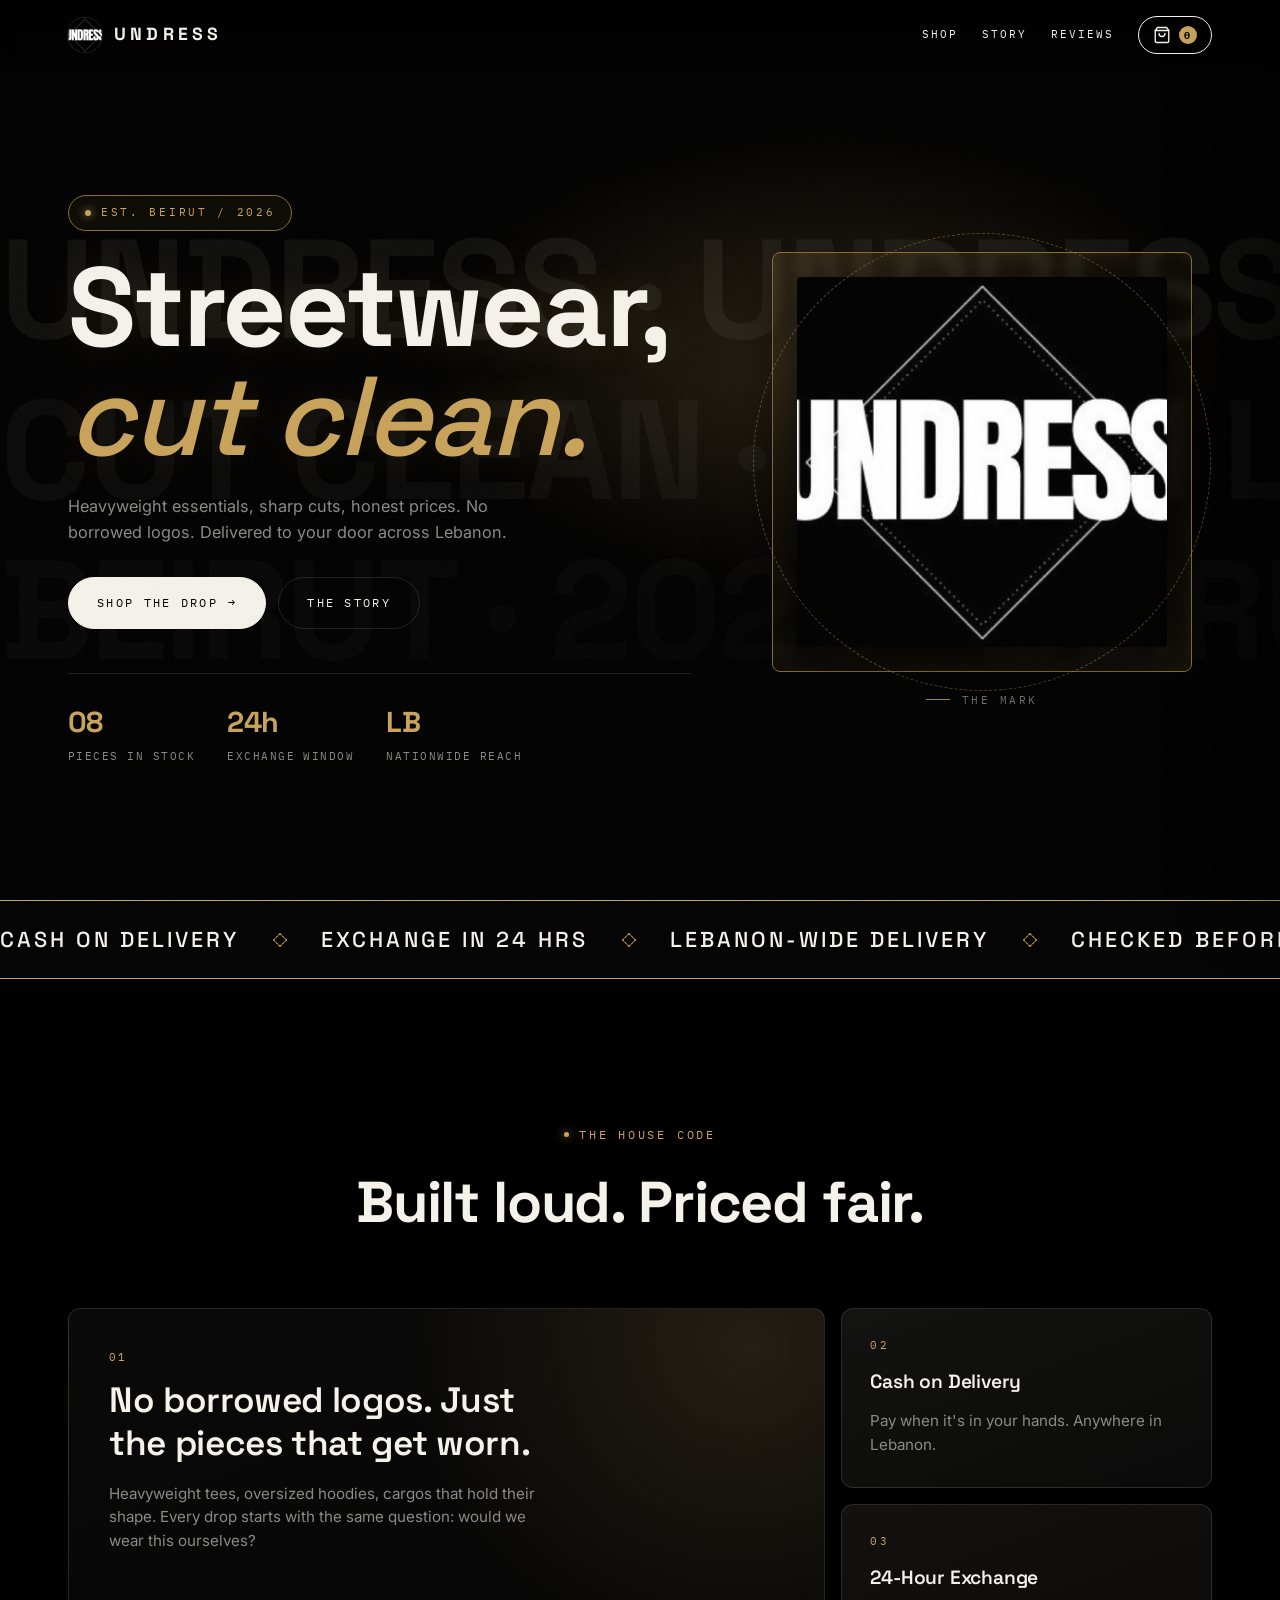
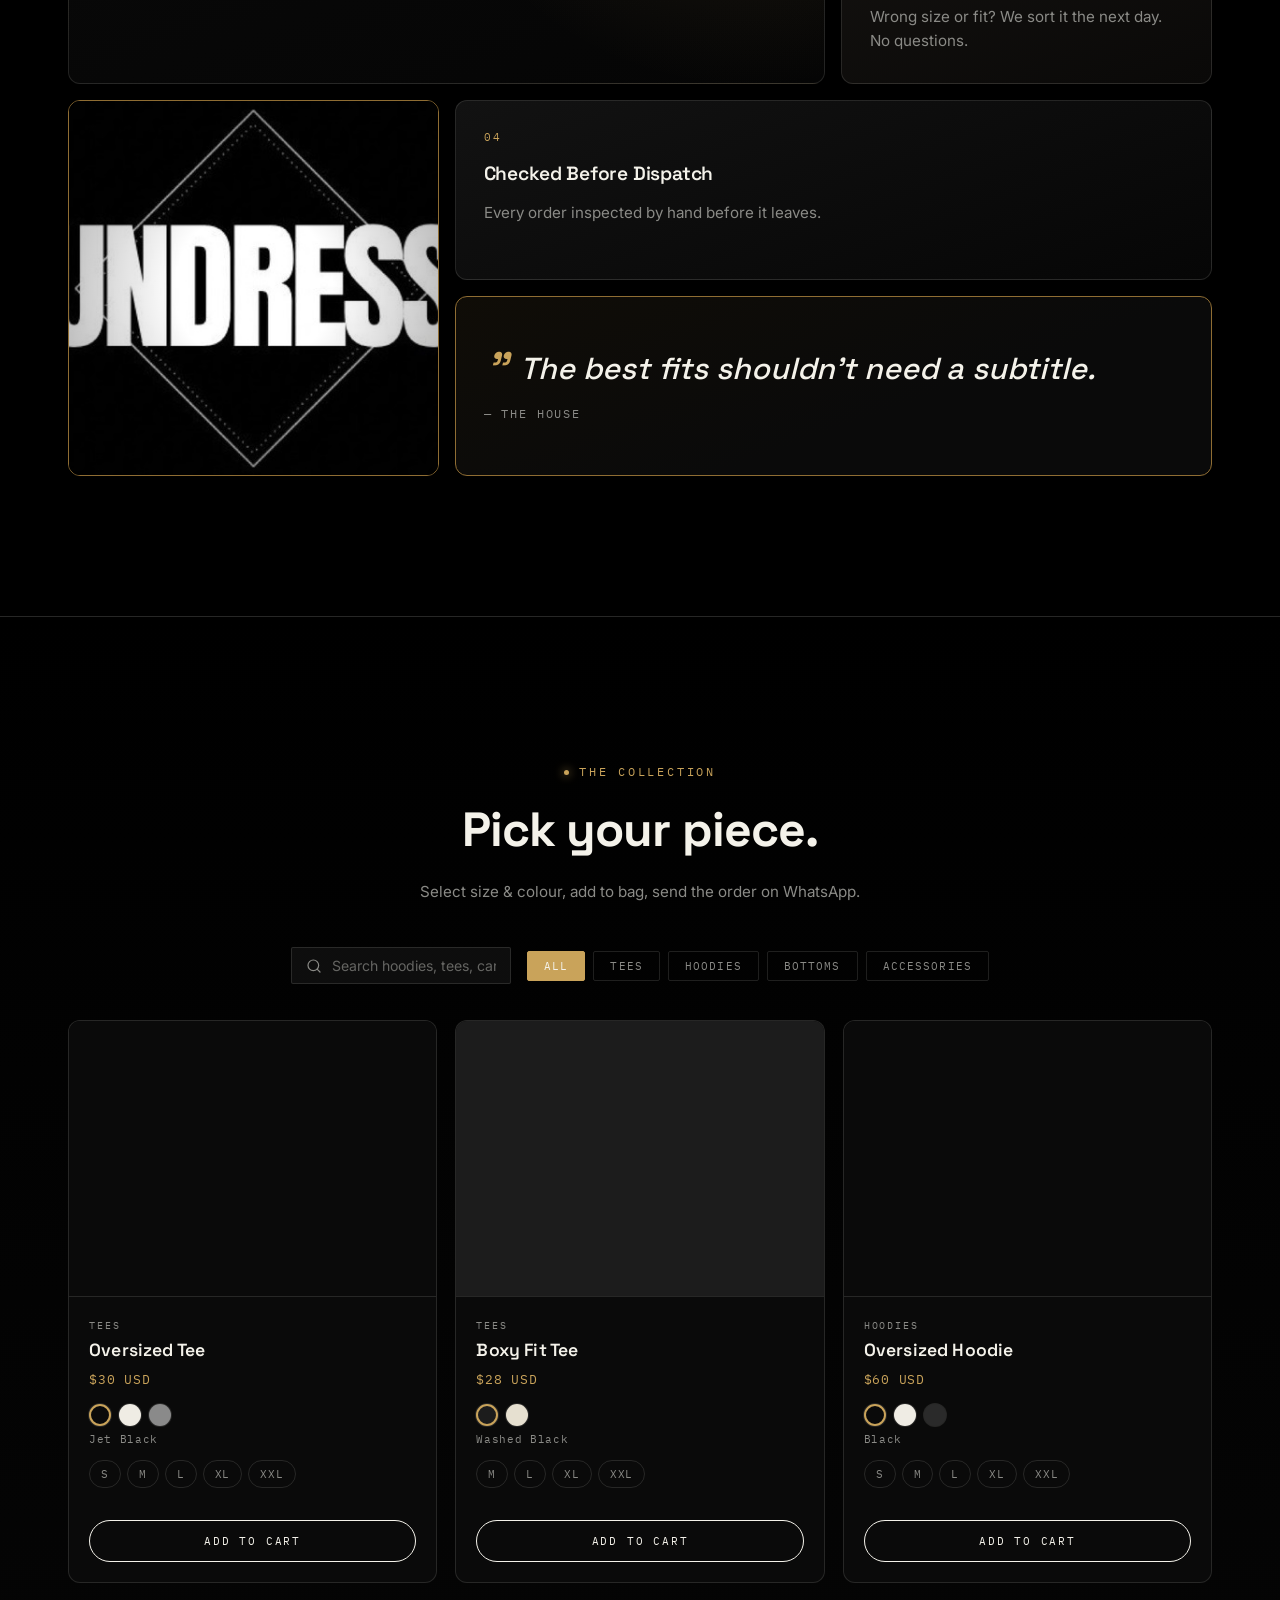
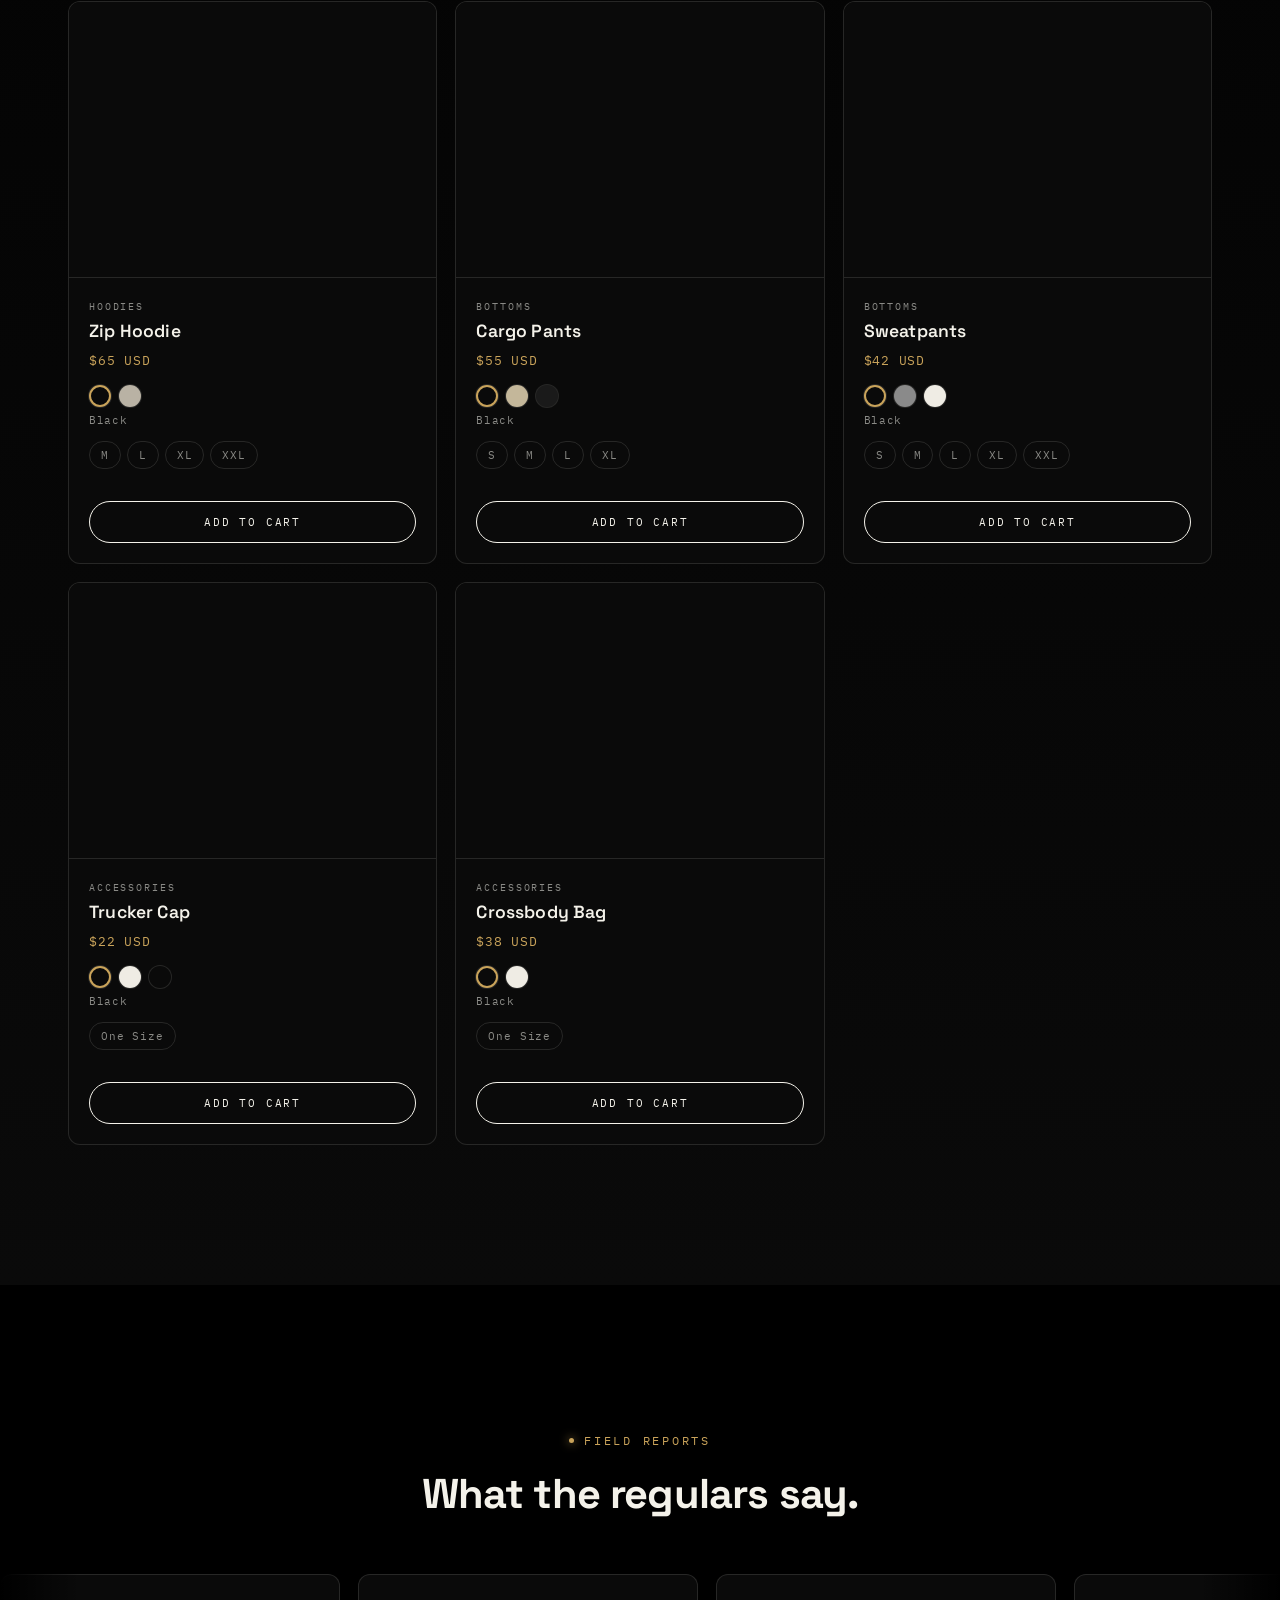
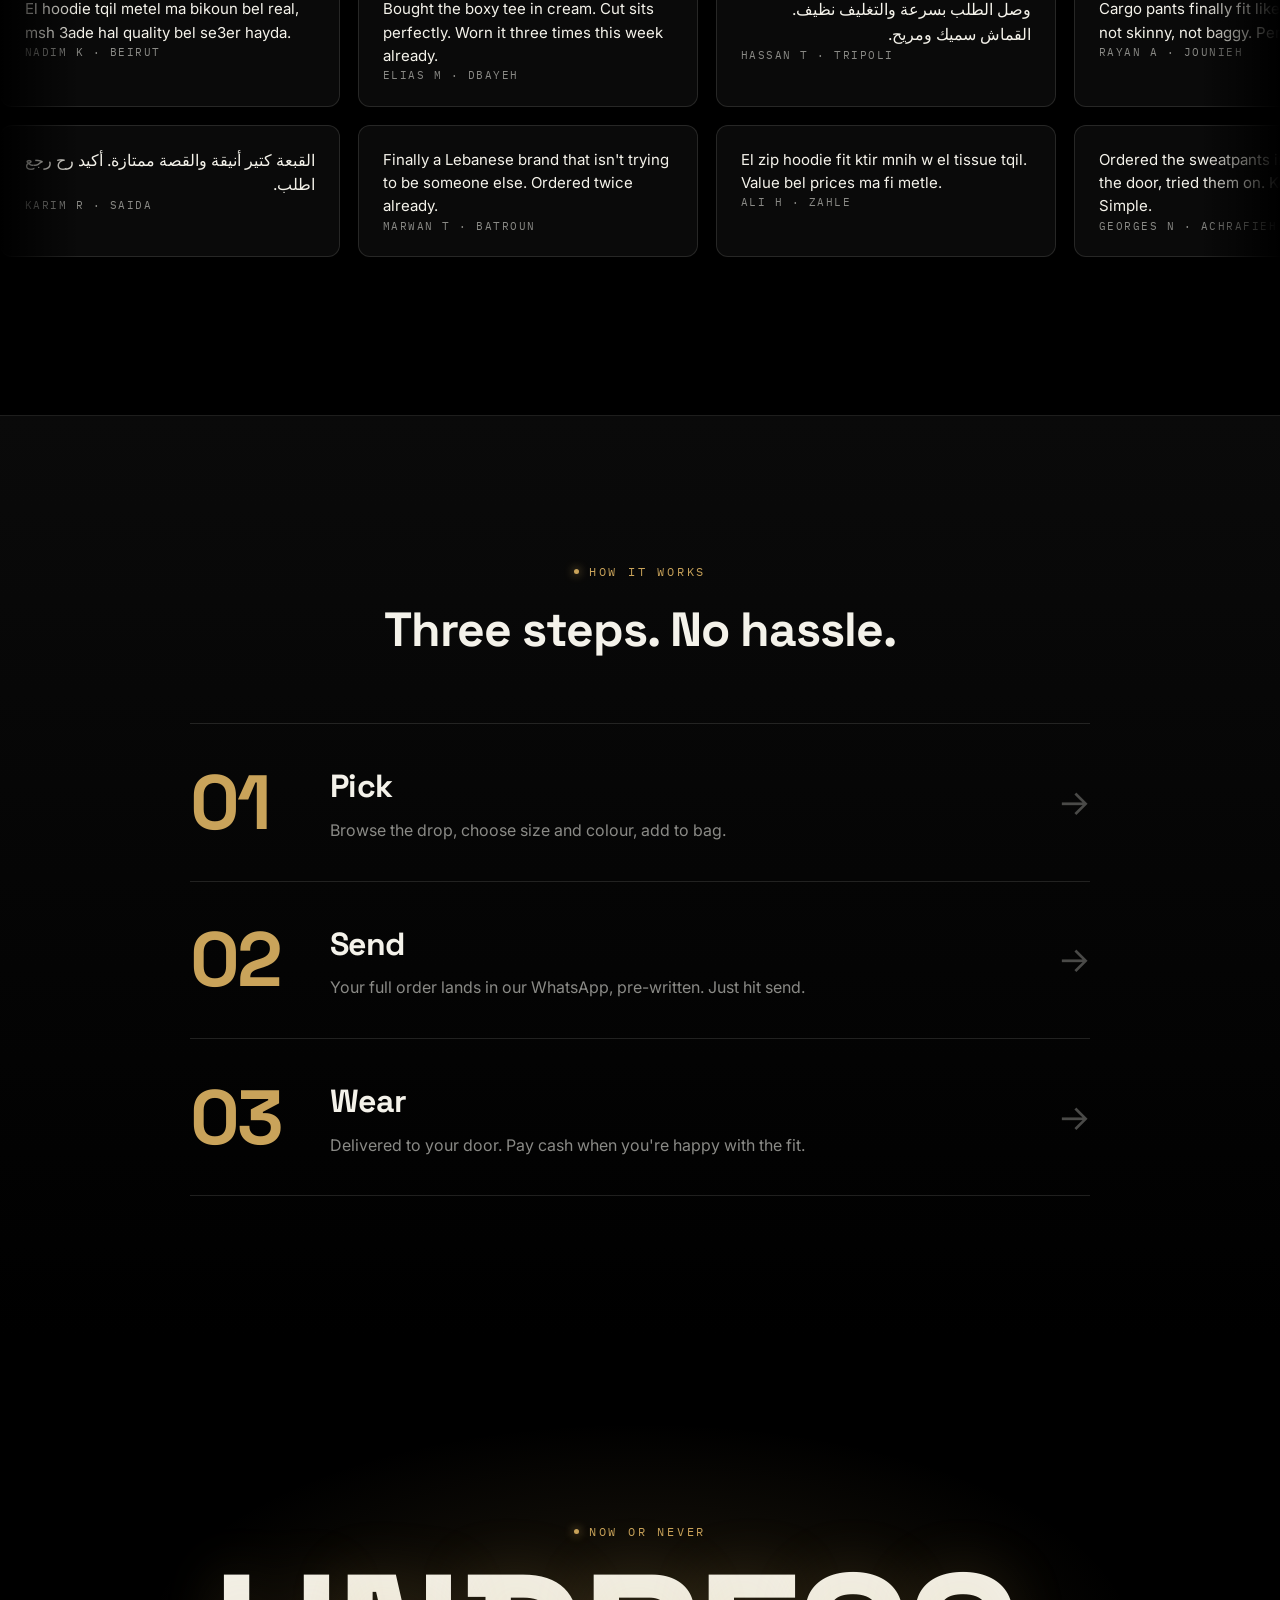
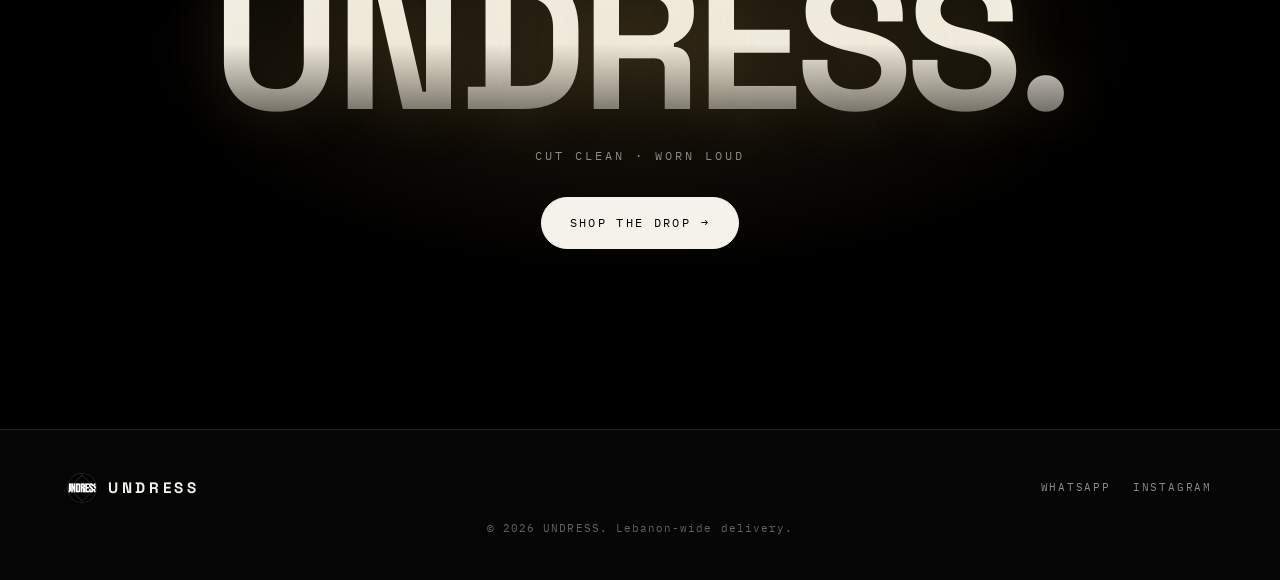
==== commit cd74ed15: "initial change" ====
--- a/index.html
+++ b/index.html
@@ -3,13 +3,13 @@
 <head>
 <meta charset="UTF-8">
 <meta name="viewport" content="width=device-width, initial-scale=1.0">
-<title>WEAR CORNER — Elegant Clothing, Trusted Service</title>
-<meta name="description" content="WEAR CORNER. Elegant clothing, trusted service. Inspect before payment. Guaranteed quality. Delivery across Lebanon.">
+<title>UNDRESS — Streetwear, Cut Clean</title>
+<meta name="description" content="UNDRESS. Streetwear essentials cut clean and worn loud. Cash on delivery across Lebanon, exchange within 24 hours.">
 <link rel="icon" type="image/jpeg" href="logo.jpg">
 
 <link rel="preconnect" href="https://fonts.googleapis.com">
 <link rel="preconnect" href="https://fonts.gstatic.com" crossorigin>
-<link href="https://fonts.googleapis.com/css2?family=Cormorant+Garamond:ital,wght@0,400;0,500;0,600;1,400;1,500&family=Inter:wght@400;500&family=IBM+Plex+Mono:wght@400;500&display=swap" rel="stylesheet">
+<link href="https://fonts.googleapis.com/css2?family=Space+Grotesk:wght@400;500;600;700&family=Inter:wght@400;500;600&family=IBM+Plex+Mono:wght@400;500&display=swap" rel="stylesheet">
 
 <link rel="stylesheet" href="style.css">
 </head>
@@ -18,13 +18,15 @@
 <header>
   <nav class="wrap">
     <a href="#top" class="brand">
-      <img class="logo-img" src="logo.jpg" alt="Wear Corner logo">
-      WEAR CORNER
+      <img class="logo-img" src="logo.jpg" alt="Undress logo">
+      UNDRESS
     </a>
     <div class="nav-right">
       <a class="nav-link" href="#shop">Shop</a>
+      <a class="nav-link" href="#story">Story</a>
+      <a class="nav-link" href="#letters">Reviews</a>
       <button class="cart-toggle" id="cartToggle" aria-label="Open cart">
-        <svg width="18" height="18" viewBox="0 0 24 24" fill="none" stroke="currentColor" stroke-width="1.8" stroke-linecap="round" stroke-linejoin="round"><circle cx="9" cy="21" r="1"/><circle cx="20" cy="21" r="1"/><path d="M1 1h4l2.68 13.39a2 2 0 0 0 2 1.61h9.72a2 2 0 0 0 2-1.61L23 6H6"/></svg>
+        <svg width="18" height="18" viewBox="0 0 24 24" fill="none" stroke="currentColor" stroke-width="1.8" stroke-linecap="round" stroke-linejoin="round"><path d="M6 2 3 6v14a2 2 0 0 0 2 2h14a2 2 0 0 0 2-2V6l-3-4Z"/><path d="M3 6h18"/><path d="M16 10a4 4 0 0 1-8 0"/></svg>
         <span class="cart-count" id="cartCount">0</span>
       </button>
     </div>
@@ -35,14 +37,14 @@
 <div class="cart-overlay" id="cartOverlay"></div>
 <aside class="cart-drawer" id="cartDrawer">
   <div class="cart-header">
-    <h3>Your Order</h3>
+    <h3>Your Bag</h3>
     <button class="cart-close" id="cartClose" aria-label="Close cart">&times;</button>
   </div>
   <div class="cart-body" id="cartBody">
-    <p class="cart-empty" id="cartEmpty">Your cart is empty.</p>
+    <p class="cart-empty" id="cartEmpty">Your bag is empty.</p>
   </div>
   <div class="cart-footer" id="cartFooter" style="display:none;">
-    <button class="btn btn-primary cart-send" id="cartSend" style="width:100%;padding:16px;font-size:.78rem;display:flex;align-items:center;justify-content:center;gap:10px;">
+    <button class="btn btn-primary cart-send" id="cartSend" style="width:100%;padding:16px;font-size:.75rem;display:flex;align-items:center;justify-content:center;gap:10px;">
       Proceed to Checkout →
     </button>
   </div>
@@ -50,45 +52,120 @@
 
 <main id="top">
 
-  <!-- ============ HERO — centered classical ============ -->
-  <section class="hero-cl">
-    <img class="logo-img" src="logo.jpg" alt="Wear Corner monogram">
-    <span class="est">Est. Beirut — Since 2024</span>
-    <h1><span>W</span><span>C</span></h1>
-    <span class="wordmark">Wear Corner</span>
-    <span class="ornament" aria-hidden="true"><span class="dot"></span></span>
-    <p class="tagline">Elegant clothing, trusted service. Inspect your order before payment. Guaranteed quality, delivered across Lebanon.</p>
-    <div class="hero-ctas">
-      <a class="btn btn-primary" href="#shop">Shop the Collection</a>
-      <a class="btn btn-ghost" href="https://www.instagram.com/wearcorner.lb" target="_blank" rel="noopener">Instagram</a>
-    </div>
-  </section>
-
-  <!-- ============ SERVICES BAR — 3-column key/value ============ -->
-  <section class="services" aria-label="Services">
-    <div class="wrap services-row">
-      <div>
-        <span class="lbl">The Promise</span>
-        <span class="val">Inspect Before Payment</span>
-      </div>
-      <div>
-        <span class="lbl">The Standard</span>
-        <span class="val">Guaranteed Quality</span>
-      </div>
-      <div>
-        <span class="lbl">The Reach</span>
-        <span class="val">Delivery Across Lebanon</span>
-      </div>
-    </div>
-  </section>
-
-  <!-- ============ CREDO — italic pull-quote ============ -->
-  <section class="credo">
-    <div class="wrap reveal">
-      <div class="rule-sm"></div>
-      <h2>Dressing well is a <em>quiet</em> kind of discipline.</h2>
-      <p>Wear Corner keeps a small, considered range — pieces chosen for the way they sit, the way they wash, the way they hold up. Nothing gets sent until it's been checked. And nothing gets paid for until it's in your hands.</p>
-      <span class="ornament" aria-hidden="true"><span class="dot"></span></span>
+  <!-- ============ HERO — asymmetric editorial split ============ -->
+  <section class="hero-x">
+    <!-- kinetic wordmark scrolling behind the whole hero -->
+    <div class="kinetic-bg" aria-hidden="true">
+      <div class="kinetic-row row-a"><span>UNDRESS · UNDRESS · UNDRESS · UNDRESS · UNDRESS · UNDRESS · </span><span>UNDRESS · UNDRESS · UNDRESS · UNDRESS · UNDRESS · UNDRESS · </span></div>
+      <div class="kinetic-row row-b"><span>CUT CLEAN · WORN LOUD · CUT CLEAN · WORN LOUD · CUT CLEAN · WORN LOUD · </span><span>CUT CLEAN · WORN LOUD · CUT CLEAN · WORN LOUD · CUT CLEAN · WORN LOUD · </span></div>
+      <div class="kinetic-row row-c"><span>BEIRUT · 2026 · BEIRUT · 2026 · BEIRUT · 2026 · BEIRUT · 2026 · BEIRUT · 2026 · </span><span>BEIRUT · 2026 · BEIRUT · 2026 · BEIRUT · 2026 · BEIRUT · 2026 · BEIRUT · 2026 · </span></div>
+    </div>
+
+    <!-- radial gold spotlight -->
+    <div class="hero-spot" aria-hidden="true"></div>
+
+    <div class="wrap hero-x-grid">
+      <div class="hero-x-copy">
+        <span class="hero-tag"><span class="dot"></span> Est. Beirut / 2026</span>
+        <h1>
+          Streetwear,<br>
+          <em>cut clean.</em>
+        </h1>
+        <p class="lede">Heavyweight essentials, sharp cuts, honest prices. No borrowed logos. Delivered to your door across Lebanon.</p>
+        <div class="hero-ctas">
+          <a class="btn btn-primary" href="#shop">Shop the Drop <span class="arr">→</span></a>
+          <a class="btn btn-ghost" href="#story">The Story</a>
+        </div>
+
+        <!-- micro-stats row -->
+        <div class="hero-stats">
+          <div><span class="num">08</span><span class="lbl">Pieces in stock</span></div>
+          <div><span class="num">24h</span><span class="lbl">Exchange window</span></div>
+          <div><span class="num">LB</span><span class="lbl">Nationwide reach</span></div>
+        </div>
+      </div>
+
+      <div class="hero-x-mark">
+        <div class="mark-plate">
+          <img src="logo.jpg" alt="Undress brand mark">
+          <div class="mark-ring" aria-hidden="true"></div>
+        </div>
+        <div class="mark-caption">
+          <span class="dash"></span>
+          <span>The Mark</span>
+        </div>
+      </div>
+    </div>
+  </section>
+
+  <!-- ============ TICKER MARQUEE — services ============ -->
+  <section class="ticker" aria-label="Store services">
+    <div class="ticker-track">
+      <span>Cash on Delivery</span><span class="sep" aria-hidden="true"></span>
+      <span>Exchange in 24 Hrs</span><span class="sep" aria-hidden="true"></span>
+      <span>Lebanon-Wide Delivery</span><span class="sep" aria-hidden="true"></span>
+      <span>Checked Before Dispatch</span><span class="sep" aria-hidden="true"></span>
+      <span>New Drops Weekly</span><span class="sep" aria-hidden="true"></span>
+      <!-- duplicated for seamless loop -->
+      <span>Cash on Delivery</span><span class="sep" aria-hidden="true"></span>
+      <span>Exchange in 24 Hrs</span><span class="sep" aria-hidden="true"></span>
+      <span>Lebanon-Wide Delivery</span><span class="sep" aria-hidden="true"></span>
+      <span>Checked Before Dispatch</span><span class="sep" aria-hidden="true"></span>
+      <span>New Drops Weekly</span><span class="sep" aria-hidden="true"></span>
+    </div>
+  </section>
+
+  <!-- ============ BENTO — brand story in asymmetric grid ============ -->
+  <section class="bento" id="story">
+    <div class="wrap">
+      <div class="bento-head reveal">
+        <span class="eyebrow"><span class="dot"></span> The House Code</span>
+        <h2>Built loud. Priced fair.</h2>
+      </div>
+
+      <div class="bento-grid">
+        <!-- big statement tile -->
+        <article class="tile tile-lead reveal">
+          <span class="tile-idx">01</span>
+          <h3>No borrowed logos. Just the pieces that get worn.</h3>
+          <p>Heavyweight tees, oversized hoodies, cargos that hold their shape. Every drop starts with the same question: would we wear this ourselves?</p>
+        </article>
+
+        <!-- promise tile -->
+        <article class="tile tile-promise reveal">
+          <span class="tile-idx">02</span>
+          <h4>Cash on Delivery</h4>
+          <p>Pay when it's in your hands. Anywhere in Lebanon.</p>
+        </article>
+
+        <!-- exchange tile -->
+        <article class="tile tile-exchange reveal">
+          <span class="tile-idx">03</span>
+          <h4>24-Hour Exchange</h4>
+          <p>Wrong size or fit? We sort it the next day. No questions.</p>
+        </article>
+
+        <!-- mark tile with the brand image -->
+        <article class="tile tile-mark reveal">
+          <img src="logo.jpg" alt="Undress brand mark">
+        </article>
+
+        <!-- check tile -->
+        <article class="tile tile-check reveal">
+          <span class="tile-idx">04</span>
+          <h4>Checked Before Dispatch</h4>
+          <p>Every order inspected by hand before it leaves.</p>
+        </article>
+
+        <!-- pull quote tile -->
+        <article class="tile tile-quote reveal">
+          <blockquote>
+            <span class="qmark">"</span>
+            The best fits shouldn't need a subtitle.
+          </blockquote>
+          <cite>— The House</cite>
+        </article>
+      </div>
     </div>
   </section>
 
@@ -96,16 +173,15 @@
   <section class="shop" id="shop">
     <div class="wrap">
       <div class="shop-head reveal">
-        <span class="kicker">The Collection</span>
+        <span class="eyebrow"><span class="dot"></span> The Collection</span>
         <h2>Pick your piece.</h2>
-        <p class="head-sub">Select size &amp; colour, add to cart, send the order on WhatsApp.</p>
-        <span class="ornament" aria-hidden="true"><span class="dot"></span></span>
+        <p class="head-sub">Select size &amp; colour, add to bag, send the order on WhatsApp.</p>
       </div>
 
       <div class="shop-toolbar reveal">
         <div class="search-box">
           <svg width="16" height="16" viewBox="0 0 24 24" fill="none" stroke="currentColor" stroke-width="1.8" stroke-linecap="round"><circle cx="11" cy="11" r="8"/><path d="m21 21-4.35-4.35"/></svg>
-          <input type="text" id="searchInput" class="search-input" placeholder="Search polos, shirts, tees...">
+          <input type="text" id="searchInput" class="search-input" placeholder="Search hoodies, tees, cargo...">
         </div>
         <div class="filter-pills" id="filterPills"></div>
       </div>
@@ -115,107 +191,98 @@
     </div>
   </section>
 
-  <!-- ============ REVIEWS — stacked "letters" column ============
-       NOTE FOR CLIENT: sample placeholder reviews to show the layout.
-       Replace with real customer feedback before launch. -->
-  <section class="letters">
+  <!-- ============ REVIEWS — two rows scrolling opposite directions ============
+       NOTE FOR CLIENT: sample placeholder reviews. Swap with real feedback before launch. -->
+  <section class="letters" id="letters">
+    <div class="letters-head reveal">
+      <div class="wrap">
+        <span class="eyebrow"><span class="dot"></span> Field Reports</span>
+        <h2>What the regulars say.</h2>
+      </div>
+    </div>
+
+    <!-- Row 1 — left -->
+    <div class="review-strip strip-left">
+      <div class="review-track">
+        <figure class="rcard"><span</span><blockquote>El hoodie tqil metel ma bikoun bel real, msh 3ade hal quality bel se3er hayda.</blockquote><figcaption>Nadim K · Beirut</figcaption></figure>
+        <figure class="rcard"><span</span><blockquote>Bought the boxy tee in cream. Cut sits perfectly. Worn it three times this week already.</blockquote><figcaption>Elias M · Dbayeh</figcaption></figure>
+        <figure class="rcard" lang="ar"><span</span><blockquote>وصل الطلب بسرعة والتغليف نظيف. القماش سميك ومريح.</blockquote><figcaption>Hassan T · Tripoli</figcaption></figure>
+        <figure class="rcard"><span</span><blockquote>Cargo pants finally fit like they should — not skinny, not baggy. Perfect.</blockquote><figcaption>Rayan A · Jounieh</figcaption></figure>
+        <figure class="rcard"><span</span><blockquote>Talabet size XL bghalat, baddalouli el yom el tene bala mashekel.</blockquote><figcaption>Charbel D · Hazmieh</figcaption></figure>
+        <!-- duplicated for seamless loop -->
+        <figure class="rcard"><span</span><blockquote>El hoodie tqil metel ma bikoun bel real, msh 3ade hal quality bel se3er hayda.</blockquote><figcaption>Nadim K · Beirut</figcaption></figure>
+        <figure class="rcard"><span</span><blockquote>Bought the boxy tee in cream. Cut sits perfectly. Worn it three times this week already.</blockquote><figcaption>Elias M · Dbayeh</figcaption></figure>
+        <figure class="rcard" lang="ar"><span</span><blockquote>وصل الطلب بسرعة والتغليف نظيف. القماش سميك ومريح.</blockquote><figcaption>Hassan T · Tripoli</figcaption></figure>
+        <figure class="rcard"><span</span><blockquote>Cargo pants finally fit like they should — not skinny, not baggy. Perfect.</blockquote><figcaption>Rayan A · Jounieh</figcaption></figure>
+        <figure class="rcard"><span</span><blockquote>Talabet size XL bghalat, baddalouli el yom el tene bala mashekel.</blockquote><figcaption>Charbel D · Hazmieh</figcaption></figure>
+      </div>
+    </div>
+
+    <!-- Row 2 — right -->
+    <div class="review-strip strip-right">
+      <div class="review-track">
+        <figure class="rcard" lang="ar"><span</span><blockquote>القبعة كتير أنيقة والقصة ممتازة. أكيد رح رجع اطلب.</blockquote><figcaption>Karim R · Saida</figcaption></figure>
+        <figure class="rcard"><span</span><blockquote>Finally a Lebanese brand that isn't trying to be someone else. Ordered twice already.</blockquote><figcaption>Marwan T · Batroun</figcaption></figure>
+        <figure class="rcard"><span</span><blockquote>El zip hoodie fit ktir mnih w el tissue tqil. Value bel prices ma fi metle.</blockquote><figcaption>Ali H · Zahle</figcaption></figure>
+        <figure class="rcard"><span</span><blockquote>Ordered the sweatpants in grey, paid at the door, tried them on. Kept them. Simple.</blockquote><figcaption>Georges N · Achrafieh</figcaption></figure>
+        <figure class="rcard" lang="ar"><span</span><blockquote>الحقيبة صغيرة ومريحة وشكلها فخم. تعامل ممتاز.</blockquote><figcaption>Nadim R · Aley</figcaption></figure>
+        <!-- duplicated -->
+        <figure class="rcard" lang="ar"><span</span><blockquote>القبعة كتير أنيقة والقصة ممتازة. أكيد رح رجع اطلب.</blockquote><figcaption>Karim R · Saida</figcaption></figure>
+        <figure class="rcard"><span</span><blockquote>Finally a Lebanese brand that isn't trying to be someone else. Ordered twice already.</blockquote><figcaption>Marwan T · Batroun</figcaption></figure>
+        <figure class="rcard"><span</span><blockquote>El zip hoodie fit ktir mnih w el tissue tqil. Value bel prices ma fi metle.</blockquote><figcaption>Ali H · Zahle</figcaption></figure>
+        <figure class="rcard"><span</span><blockquote>Ordered the sweatpants in grey, paid at the door, tried them on. Kept them. Simple.</blockquote><figcaption>Georges N · Achrafieh</figcaption></figure>
+        <figure class="rcard" lang="ar"><span</span><blockquote>الحقيبة صغيرة ومريحة وشكلها فخم. تعامل ممتاز.</blockquote><figcaption>Nadim R · Aley</figcaption></figure>
+      </div>
+    </div>
+  </section>
+
+  <!-- ============ PROCESS — big stacked numbered steps ============ -->
+  <section class="steps-x">
     <div class="wrap">
-      <div class="letters-head reveal">
-        <span class="kicker">From The Regulars</span>
-        <h2>Letters received.</h2>
-        <span class="ornament" aria-hidden="true"><span class="dot"></span></span>
-      </div>
-
-      <div class="letters-list">
-        <figure class="letter reveal">
-          <span class="idx">I.</span>
-          <div>
-            <blockquote>Ordered a polo Tuesday, it was at my door Wednesday. Fit exactly like the sizing guide, quality feels like it costs more.</blockquote>
-            <figcaption>— Karl B, Ashrafieh · ★★★★★</figcaption>
+      <div class="steps-head reveal">
+        <span class="eyebrow"><span class="dot"></span> How It Works</span>
+        <h2>Three steps. No hassle.</h2>
+      </div>
+
+      <div class="steps-stack">
+        <article class="step-x reveal">
+          <span class="step-num">01</span>
+          <div class="step-body">
+            <h3>Pick</h3>
+            <p>Browse the drop, choose size and colour, add to bag.</p>
           </div>
-        </figure>
-
-        <figure class="letter reveal">
-          <span class="idx">II.</span>
-          <div>
-            <blockquote>El khedme ktir mnihe, w bala mashekel bal size. Baddalouli el shirt second day.</blockquote>
-            <figcaption>— Fadi H, Jounieh · ★★★★★</figcaption>
+          <span class="step-arrow" aria-hidden="true">→</span>
+        </article>
+
+        <article class="step-x reveal">
+          <span class="step-num">02</span>
+          <div class="step-body">
+            <h3>Send</h3>
+            <p>Your full order lands in our WhatsApp, pre-written. Just hit send.</p>
           </div>
-        </figure>
-
-        <figure class="letter reveal">
-          <span class="idx">III.</span>
-          <div>
-            <blockquote lang="ar">تعامل راقي والقماش فعلاً ممتاز. أنصح بالطلب منهم بدون تردد.</blockquote>
-            <figcaption>— Mohamad S, Tripoli · ★★★★★</figcaption>
+          <span class="step-arrow" aria-hidden="true">→</span>
+        </article>
+
+        <article class="step-x reveal">
+          <span class="step-num">03</span>
+          <div class="step-body">
+            <h3>Wear</h3>
+            <p>Delivered to your door. Pay cash when you're happy with the fit.</p>
           </div>
-        </figure>
-
-        <figure class="letter reveal">
-          <span class="idx">IV.</span>
-          <div>
-            <blockquote>Paid cash at the door, checked everything first — this is how it should always work.</blockquote>
-            <figcaption>— George N, Batroun · ★★★★★</figcaption>
-          </div>
-        </figure>
-
-        <figure class="letter reveal">
-          <span class="idx">V.</span>
-          <div>
-            <blockquote>Sara7a bel awal shakit, bas lamma jeni el order kel shi ken ma3loum w mrattab. Ktir mnih.</blockquote>
-            <figcaption>— Rami D, Baabda · ★★★★★</figcaption>
-          </div>
-        </figure>
-
-        <figure class="letter reveal">
-          <span class="idx">VI.</span>
-          <div>
-            <blockquote lang="ar">اللينن شيرت ناعم وخفيف، بالضبط لجو الصيف. رح رجع اطلب أكيد.</blockquote>
-            <figcaption>— Ali M, Saida · ★★★★★</figcaption>
-          </div>
-        </figure>
-      </div>
-    </div>
-  </section>
-
-  <!-- ============ PROCESS — single centered column ============ -->
-  <section class="process-cl">
-    <div class="wrap">
-      <div class="head reveal">
-        <span class="kicker">How It Works</span>
-        <h2>Three steps.</h2>
-        <span class="ornament" aria-hidden="true"><span class="dot"></span></span>
-      </div>
-
-      <div class="steps-cl">
-        <div class="step-cl reveal">
-          <span class="num">i.</span>
-          <h3>Pick your pieces</h3>
-          <p>Browse the collection, choose size and colour, add to your cart.</p>
-        </div>
-        <div class="step-cl reveal">
-          <span class="num">ii.</span>
-          <h3>Send on WhatsApp</h3>
-          <p>Your full order goes straight to our WhatsApp, pre-written for you.</p>
-        </div>
-        <div class="step-cl reveal">
-          <span class="num">iii.</span>
-          <h3>Inspect, then pay</h3>
-          <p>Check the pieces at your door. You only pay when you're happy.</p>
-        </div>
-      </div>
-    </div>
-  </section>
-
-  <!-- ============ CLOSING ============ -->
-  <section class="closing">
-    <div class="art" role="img" aria-label="Wear Corner monogram"></div>
-    <div class="veil"></div>
+          <span class="step-arrow" aria-hidden="true">→</span>
+        </article>
+      </div>
+    </div>
+  </section>
+
+  <!-- ============ CLOSING — massive wordmark closer ============ -->
+  <section class="closing-x">
+    <div class="closing-bg" aria-hidden="true"></div>
     <div class="wrap reveal">
-      <h2>Dress with intention.</h2>
-      <p>Elegant clothing. Trusted service.</p>
-      <span class="ornament" aria-hidden="true"><span class="dot"></span></span>
-      <a class="btn btn-primary" href="#shop">Shop the Collection</a>
+      <span class="eyebrow"><span class="dot"></span> Now Or Never</span>
+      <h2 class="closing-word">UNDRESS.</h2>
+      <p>Cut Clean · Worn Loud</p>
+      <a class="btn btn-primary" href="#shop">Shop the Drop <span class="arr">→</span></a>
     </div>
   </section>
 
@@ -224,12 +291,12 @@
 <footer>
   <div class="wrap">
     <a href="#top" class="brand">
-      <img class="logo-img" src="logo.jpg" alt="Wear Corner logo">
-      WEAR CORNER
+      <img class="logo-img" src="logo.jpg" alt="Undress logo">
+      UNDRESS
     </a>
     <div class="links">
       <a href="https://wa.me/961XXXXXXXX" target="_blank" rel="noopener">WhatsApp</a>
-      <a href="https://www.instagram.com/wearcorner.lb" target="_blank" rel="noopener">Instagram</a>
+      <a href="https://www.instagram.com/undress.lb" target="_blank" rel="noopener">Instagram</a>
     </div>
   </div>
   <p class="fine" id="fine"></p>
--- a/style.css
+++ b/style.css
@@ -1,30 +1,40 @@
-/* ============ DESIGN TOKENS ============
-   Sampled from the Wear Corner mark: warm bone paper + near-black ink,
-   with a soft taupe accent that pairs with the delicate serif wordmark. */
+/* ═══════════════════════════════════════════════════════════
+   UNDRESS — Streetwear brand system
+   Pure black · off-white · warm gold accent
+   Motifs: kinetic type, bento grid, ticker marquee, dashed dot
+═══════════════════════════════════════════════════════════ */
+
 :root{
-  --bg:        #f4f0e6;
-  --bg-panel:  #ebe6d8;
-  --bg-deep:   #e2ddca;
-  --ink:       #141210;
-  --muted:     #7a7466;
-  --accent:    #8b7d5e;
-  --line:      rgba(20,18,16,0.16);
-  --hair:      rgba(20,18,16,0.28);
-
-  /* names kept for JS/shared components — mapped to light palette */
+  --bg:        #000000;
+  --bg-1:      #0a0a0a;   /* panel */
+  --bg-2:      #050505;   /* deeper */
+  --ink:       #f4f2ea;
+  --muted:     #8a8a86;
+  --dim:       #4a4a48;
+  --gold:      #c9a35a;
+  --gold-dim:  #8f6d33;
+  --line:      rgba(244,242,234,0.12);
+  --hair:      rgba(244,242,234,0.28);
+
+  /* shared aliases used by main.js-injected styles */
   --cream:     var(--ink);
-  --sheen:     var(--accent);
-
-  --font-display: 'Cormorant Garamond', serif;
+  --sheen:     var(--gold);
+  --bg-deep:   var(--bg-2);
+  --bg-panel:  var(--bg-1);
+
+  --font-display: 'Space Grotesk', sans-serif;
   --font-body:    'Inter', sans-serif;
   --font-mono:    'IBM Plex Mono', monospace;
 
-  --container: 1080px;
+  --container: 1240px;
+
+  /* 8-point spacing scale */
+  --s-1: 8px;  --s-2: 16px;  --s-3: 24px;  --s-4: 32px;
+  --s-5: 48px; --s-6: 64px;  --s-7: 96px;  --s-8: 128px;
 }
 
 *{ box-sizing:border-box; margin:0; padding:0; }
 html{ scroll-behavior:smooth; }
-
 body{
   background:var(--bg);
   color:var(--ink);
@@ -35,276 +45,552 @@
 }
 img{ display:block; max-width:100%; }
 a{ color:inherit; text-decoration:none; }
-button{ cursor:pointer; font-family:inherit; }
-:focus-visible{ outline:1px solid var(--ink); outline-offset:3px; }
+button{ cursor:pointer; font-family:inherit; border:none; background:none; color:inherit; }
+:focus-visible{ outline:1px solid var(--gold); outline-offset:3px; }
 
 .wrap{
   max-width:var(--container);
   margin-inline:auto;
-  padding-inline:clamp(20px, 5vw, 44px);
-}
-
-/* subtle paper grain */
+  padding-inline:clamp(20px, 5vw, 48px);
+}
+
+/* subtle film grain over the whole page */
 body::before{
   content:"";
-  position:fixed; inset:0;
-  pointer-events:none;
-  z-index:5;
-  opacity:0.05;
-  background-image:url("data:image/svg+xml,%3Csvg xmlns='http://www.w3.org/2000/svg' width='120' height='120'%3E%3Cfilter id='n'%3E%3CfeTurbulence type='fractalNoise' baseFrequency='0.85' numOctaves='2' stitchTiles='stitch'/%3E%3C/filter%3E%3Crect width='100%25' height='100%25' filter='url(%23n)'/%3E%3C/svg%3E");
-}
-
-/* ============ THE SIGNATURE ORNAMENT — from the logo's dash-dot rule ============ */
-.ornament{
-  display:flex; align-items:center; justify-content:center; gap:10px;
-  color:var(--ink);
-}
-.ornament::before,
-.ornament::after{
-  content:"";
-  width:34px; height:1px;
-  background:var(--ink);
-}
-.ornament .dot{
-  width:4px; height:4px;
-  border-radius:50%;
-  background:var(--ink);
-  display:block;
-}
-
-/* Hairline rule */
-.rule{
-  height:1px; background:var(--hair);
-  width:100%;
-}
-.rule-sm{ height:1px; background:var(--hair); width:60px; margin:14px auto; }
-
-/* ============ SCROLL REVEAL ============ */
+  position:fixed; inset:0; pointer-events:none; z-index:5;
+  opacity:0.04;
+  background-image:url("data:image/svg+xml,%3Csvg xmlns='http://www.w3.org/2000/svg' width='120' height='120'%3E%3Cfilter id='n'%3E%3CfeTurbulence type='fractalNoise' baseFrequency='0.9' numOctaves='2' stitchTiles='stitch'/%3E%3C/filter%3E%3Crect width='100%25' height='100%25' filter='url(%23n)'/%3E%3C/svg%3E");
+}
+
+/* ─── scroll reveal ─── */
 .reveal{
-  opacity:0; transform:translateY(14px);
+  opacity:0; transform:translateY(16px);
   transition:opacity 0.8s ease, transform 0.8s ease;
 }
 .reveal.is-visible{ opacity:1; transform:translateY(0); }
+
 @media (prefers-reduced-motion: reduce){
   html{ scroll-behavior:auto; }
   .reveal{ opacity:1; transform:none; transition:none; }
-}
+  .kinetic-row, .ticker-track, .review-track{ animation:none !important; }
+}
+
+/* ═══════════════════════════════════════════════════════════
+   PRIMITIVES
+═══════════════════════════════════════════════════════════ */
+
+.eyebrow{
+  font-family:var(--font-mono);
+  font-size:0.72rem;
+  letter-spacing:0.24em;
+  text-transform:uppercase;
+  color:var(--gold);
+  display:inline-flex; align-items:center; gap:10px;
+}
+.eyebrow .dot{
+  width:5px; height:5px;
+  background:var(--gold);
+  border-radius:50%;
+  box-shadow:0 0 10px var(--gold);
+}
+
+.btn{
+  font-family:var(--font-mono);
+  font-size:0.72rem;
+  letter-spacing:0.2em;
+  text-transform:uppercase;
+  padding:16px 28px;
+  border-radius:999px;   /* pill buttons — modern UI */
+  border:1px solid var(--ink);
+  transition:background 0.2s, color 0.2s, border-color 0.2s, transform 0.2s;
+  display:inline-flex; align-items:center; gap:10px;
+  cursor:pointer;
+}
+.btn .arr{ transition:transform 0.25s ease; }
+.btn:hover .arr{ transform:translateX(4px); }
+.btn-primary{ background:var(--ink); color:var(--bg); }
+.btn-primary:hover{ background:var(--gold); border-color:var(--gold); color:var(--bg); transform:translateY(-2px); }
+.btn-ghost{ background:transparent; color:var(--ink); border-color:var(--line); }
+.btn-ghost:hover{ border-color:var(--gold); color:var(--gold); }
 
 .logo-img{
   border-radius:50%;
   object-fit:cover;
   display:block;
-  background:#fff;
   box-shadow:0 0 0 1px var(--line);
 }
 
-/* ============ NAV ============ */
+/* ═══════════════════════════════════════════════════════════
+   NAV
+═══════════════════════════════════════════════════════════ */
+
 header{
   position:fixed; top:0; left:0; right:0; z-index:20;
-  background:linear-gradient(to bottom, rgba(244,240,230,0.94), rgba(244,240,230,0));
   padding-block:16px;
+  background:linear-gradient(to bottom, rgba(0,0,0,0.85) 0%, rgba(0,0,0,0.3) 80%, transparent 100%);
+  backdrop-filter:blur(10px);
+  -webkit-backdrop-filter:blur(10px);
 }
 nav.wrap{ display:flex; align-items:center; justify-content:space-between; }
 .brand{
   display:flex; align-items:center; gap:12px;
   font-family:var(--font-display);
+  font-weight:700;
+  font-size:1.1rem;
+  letter-spacing:0.24em;
+  text-transform:uppercase;
+}
+.brand .logo-img{ width:34px; height:34px; }
+
+.nav-right{ display:flex; align-items:center; gap:24px; }
+.nav-link{
+  font-family:var(--font-mono);
+  font-size:0.7rem;
+  letter-spacing:0.18em;
+  text-transform:uppercase;
+  color:var(--ink);
+  transition:color 0.2s;
+  position:relative;
+}
+.nav-link::after{
+  content:"";
+  position:absolute; left:0; right:0; bottom:-6px;
+  height:1px; background:var(--gold);
+  transform:scaleX(0); transform-origin:right;
+  transition:transform 0.3s ease;
+}
+.nav-link:hover{ color:var(--gold); }
+.nav-link:hover::after{ transform:scaleX(1); transform-origin:left; }
+
+.cart-toggle{
+  position:relative;
+  border:1px solid var(--ink);
+  color:var(--ink);
+  padding:9px 14px;
+  border-radius:999px;
+  display:flex; align-items:center; gap:8px;
+  font-family:var(--font-mono);
+  font-size:0.68rem;
+  letter-spacing:0.12em;
+  transition:background 0.2s, color 0.2s, border-color 0.2s;
+}
+.cart-toggle:hover{ background:var(--gold); color:var(--bg); border-color:var(--gold); }
+.cart-count{
+  background:var(--gold);
+  color:var(--bg);
+  font-weight:700;
+  font-size:0.62rem;
+  min-width:18px; height:18px;
+  padding-inline:5px;
+  border-radius:999px;
+  display:flex; align-items:center; justify-content:center;
+}
+
+/* ═══════════════════════════════════════════════════════════
+   HERO — asymmetric split + kinetic type background
+═══════════════════════════════════════════════════════════ */
+
+.hero-x{
+  position:relative;
+  min-height:100svh;
+  display:flex; align-items:center;
+  padding:120px 0 60px;
+  overflow:hidden;
+  isolation:isolate;
+}
+
+/* radial gold spotlight */
+.hero-spot{
+  position:absolute; inset:0; z-index:0; pointer-events:none;
+  background:
+    radial-gradient(ellipse 50% 40% at 65% 40%, rgba(201,163,90,0.20), transparent 65%),
+    radial-gradient(ellipse 80% 90% at 50% 100%, rgba(0,0,0,0.6), transparent 60%);
+  animation:spot-pulse 6s ease-in-out infinite;
+}
+@keyframes spot-pulse{
+  0%,100% { opacity:0.85; }
+  50%     { opacity:1; }
+}
+
+/* kinetic type background — rows of huge text scrolling behind */
+.kinetic-bg{
+  position:absolute; inset:0; z-index:0;
+  display:flex; flex-direction:column; justify-content:center; gap:20px;
+  overflow:hidden;
+  pointer-events:none;
+  opacity:0.06;
+}
+.kinetic-row{
+  display:flex;
+  width:max-content;
+  font-family:var(--font-display);
+  font-weight:700;
+  font-size:clamp(4rem, 11vw, 10rem);
+  letter-spacing:-0.02em;
+  line-height:1;
+  white-space:nowrap;
+  color:var(--ink);
+  text-transform:uppercase;
+}
+.kinetic-row span{ padding-right:1em; }
+.row-a{ animation:k-slide-l 45s linear infinite; }
+.row-b{ animation:k-slide-r 55s linear infinite; opacity:0.7; }
+.row-c{ animation:k-slide-l 65s linear infinite; opacity:0.5; }
+@keyframes k-slide-l{
+  from{ transform:translateX(0); }
+  to  { transform:translateX(-50%); }
+}
+@keyframes k-slide-r{
+  from{ transform:translateX(-50%); }
+  to  { transform:translateX(0); }
+}
+
+.hero-x-grid{
+  position:relative; z-index:2;
+  display:grid;
+  grid-template-columns:1.15fr 0.85fr;
+  gap:clamp(30px, 5vw, 60px);
+  align-items:center;
+  width:100%;
+}
+
+.hero-tag{
+  display:inline-flex; align-items:center; gap:10px;
+  font-family:var(--font-mono);
+  font-size:0.7rem;
+  letter-spacing:0.24em;
+  text-transform:uppercase;
+  color:var(--gold);
+  padding:8px 16px;
+  border:1px solid var(--gold-dim);
+  border-radius:999px;
+  background:rgba(201,163,90,0.06);
+  backdrop-filter:blur(6px);
+}
+.hero-tag .dot{
+  width:6px; height:6px;
+  background:var(--gold);
+  border-radius:50%;
+  box-shadow:0 0 10px var(--gold);
+  animation:pulse-dot 2s ease-in-out infinite;
+}
+@keyframes pulse-dot{
+  0%,100% { opacity:1; transform:scale(1); }
+  50%     { opacity:0.5; transform:scale(0.85); }
+}
+
+.hero-x-copy h1{
+  font-family:var(--font-display);
+  font-weight:700;
+  font-size:clamp(3.4rem, 9vw, 7rem);
+  line-height:0.98;
+  margin-top:22px;
+  letter-spacing:-0.02em;
+  text-shadow:0 0 40px rgba(201,163,90,0.15);
+}
+.hero-x-copy h1 em{
+  font-style:italic;
+  font-weight:500;
+  color:var(--gold);
+}
+
+.hero-x-copy .lede{
+  margin-top:22px;
+  max-width:46ch;
+  color:var(--muted);
+  font-size:1.02rem;
+}
+
+.hero-ctas{
+  margin-top:32px;
+  display:flex; gap:12px; flex-wrap:wrap;
+}
+
+/* stats row */
+.hero-stats{
+  margin-top:44px;
+  display:flex;
+  gap:32px;
+  padding-top:26px;
+  border-top:1px solid var(--line);
+}
+.hero-stats > div{ display:flex; flex-direction:column; gap:4px; }
+.hero-stats .num{
+  font-family:var(--font-display);
+  font-weight:700;
+  font-size:1.8rem;
+  color:var(--gold);
+  letter-spacing:-0.02em;
+}
+.hero-stats .lbl{
+  font-family:var(--font-mono);
+  font-size:0.66rem;
+  letter-spacing:0.14em;
+  text-transform:uppercase;
+  color:var(--muted);
+}
+
+/* mark plate on the right */
+.hero-x-mark{
+  position:relative;
+  display:flex; flex-direction:column; align-items:center; gap:20px;
+}
+.mark-plate{
+  position:relative;
+  width:min(100%, 420px);
+  aspect-ratio:1/1;
+  padding:24px;
+  border:1px solid var(--gold-dim);
+  border-radius:8px;
+  background:linear-gradient(160deg, rgba(201,163,90,0.08) 0%, rgba(0,0,0,0) 40%, rgba(201,163,90,0.06) 100%);
+  box-shadow:
+    inset 0 0 60px rgba(201,163,90,0.08),
+    0 20px 60px rgba(0,0,0,0.5);
+  backdrop-filter:blur(4px);
+}
+.mark-plate img{
+  width:100%; height:100%;
+  object-fit:cover;
+  border-radius:4px;
+  box-shadow:0 10px 40px rgba(0,0,0,0.6);
+}
+.mark-ring{
+  position:absolute;
+  top:50%; left:50%;
+  width:calc(100% + 40px); height:calc(100% + 40px);
+  transform:translate(-50%,-50%);
+  border:1px dashed rgba(201,163,90,0.4);
+  border-radius:50%;
+  animation:mark-spin 40s linear infinite;
+}
+@keyframes mark-spin{
+  from{ transform:translate(-50%,-50%) rotate(0deg); }
+  to  { transform:translate(-50%,-50%) rotate(360deg); }
+}
+.mark-caption{
+  display:flex; align-items:center; gap:12px;
+  font-family:var(--font-mono);
+  font-size:0.66rem;
+  letter-spacing:0.24em;
+  text-transform:uppercase;
+  color:var(--muted);
+}
+.mark-caption .dash{
+  width:24px; height:1px; background:var(--gold);
+}
+
+@media (max-width:900px){
+  .hero-x-grid{ grid-template-columns:1fr; }
+  .hero-x-mark{ order:-1; max-width:340px; margin-inline:auto; }
+  .hero-stats{ gap:20px; }
+}
+@media (max-width:600px){
+  .hero-stats{ flex-wrap:wrap; gap:20px 32px; }
+  .hero-stats .num{ font-size:1.4rem; }
+}
+
+/* ═══════════════════════════════════════════════════════════
+   TICKER MARQUEE — the "Cash on Delivery… " scrolling strip
+═══════════════════════════════════════════════════════════ */
+
+.ticker{
+  border-top:1px solid var(--gold);
+  border-bottom:1px solid var(--gold);
+  background:var(--bg-2);
+  padding-block:22px;
+  overflow:hidden;
+  position:relative;
+}
+.ticker-track{
+  display:flex; align-items:center; gap:36px;
+  width:max-content;
+  animation:ticker-scroll 32s linear infinite;
+  font-family:var(--font-display);
+  font-weight:500;
+  font-size:clamp(1rem, 2vw, 1.35rem);
+  letter-spacing:0.14em;
+  text-transform:uppercase;
+  white-space:nowrap;
+  color:var(--ink);
+}
+.ticker-track .sep{
+  width:10px; height:10px;
+  border:1px dashed var(--gold);
+  display:inline-block;
+  transform:rotate(45deg);
+  flex-shrink:0;
+}
+@keyframes ticker-scroll{
+  from{ transform:translateX(0); }
+  to  { transform:translateX(-50%); }
+}
+.ticker:hover .ticker-track{ animation-play-state:paused; }
+
+/* ═══════════════════════════════════════════════════════════
+   BENTO — brand story asymmetric grid
+═══════════════════════════════════════════════════════════ */
+
+.bento{
+  padding-block:clamp(80px, 12vw, 140px);
+  background:var(--bg);
+}
+.bento-head{ text-align:center; margin-bottom:60px; }
+.bento-head h2{
+  font-family:var(--font-display);
+  font-weight:700;
+  font-size:clamp(2.2rem, 5vw, 3.6rem);
+  margin-top:14px;
+  letter-spacing:-0.02em;
+}
+
+.bento-grid{
+  display:grid;
+  grid-template-columns:repeat(6, 1fr);
+  grid-auto-rows:minmax(180px, auto);
+  gap:16px;
+}
+
+/* base tile */
+.tile{
+  position:relative;
+  border:1px solid var(--line);
+  border-radius:12px;
+  padding:28px;
+  background:linear-gradient(160deg, var(--bg-1) 0%, var(--bg-2) 100%);
+  overflow:hidden;
+  transition:border-color 0.3s, transform 0.3s;
+}
+.tile:hover{ border-color:var(--gold-dim); transform:translateY(-2px); }
+.tile-idx{
+  font-family:var(--font-mono);
+  font-size:0.68rem;
+  letter-spacing:0.2em;
+  color:var(--gold);
+  display:block;
+  margin-bottom:14px;
+}
+.tile h3, .tile h4{
+  font-family:var(--font-display);
   font-weight:600;
-  font-size:1.2rem;
-  letter-spacing:0.14em;
-}
-.brand .logo-img{ width:36px; height:36px; }
-
-.nav-right{ display:flex; align-items:center; gap:22px; }
-.nav-link{
+  letter-spacing:-0.01em;
+}
+.tile h3{ font-size:1.6rem; line-height:1.2; }
+.tile h4{ font-size:1.2rem; }
+.tile p{
+  margin-top:12px;
+  color:var(--muted);
+  font-size:0.95rem;
+}
+
+/* — lead statement, spans wide — */
+.tile-lead{
+  grid-column:span 4;
+  grid-row:span 2;
+  padding:40px;
+  background:
+    radial-gradient(circle at 90% 10%, rgba(201,163,90,0.15), transparent 45%),
+    linear-gradient(160deg, var(--bg-1), var(--bg-2));
+}
+.tile-lead h3{ font-size:clamp(1.6rem, 3vw, 2.2rem); max-width:20ch; }
+.tile-lead p{ max-width:44ch; margin-top:18px; }
+
+/* — promise / exchange / check tiles (small squares) — */
+.tile-promise, .tile-exchange, .tile-check{ grid-column:span 2; }
+.tile-promise{ background:linear-gradient(160deg, #131311, #0a0a0a); }
+.tile-exchange{ background:linear-gradient(160deg, #141210, #0a0908); }
+.tile-check{ background:linear-gradient(160deg, #121212, #060606); grid-column:span 4; }
+
+/* — mark tile (image) — */
+.tile-mark{
+  grid-column:span 2;
+  grid-row:span 2;
+  padding:0;
+  border:1px solid var(--gold-dim);
+  background:#000;
+  display:flex; align-items:center; justify-content:center;
+  position:relative;
+}
+.tile-mark img{ width:100%; height:100%; object-fit:cover; }
+.tile-mark::after{
+  content:"";
+  position:absolute; inset:0;
+  background:radial-gradient(circle at 50% 50%, transparent 30%, rgba(0,0,0,0.4) 100%);
+  pointer-events:none;
+}
+
+/* — pull quote tile — */
+.tile-quote{
+  grid-column:span 4;
+  background:linear-gradient(160deg, rgba(201,163,90,0.08) 0%, var(--bg-1) 60%);
+  border-color:var(--gold-dim);
+  display:flex; flex-direction:column; justify-content:center;
+}
+.tile-quote blockquote{
+  font-family:var(--font-display);
+  font-style:italic;
+  font-weight:500;
+  font-size:clamp(1.4rem, 2.6vw, 1.9rem);
+  line-height:1.35;
+  color:var(--ink);
+  position:relative;
+}
+.tile-quote .qmark{
+  font-size:3rem;
+  color:var(--gold);
+  line-height:0.3;
+  margin-right:6px;
+  vertical-align:sub;
+}
+.tile-quote cite{
+  display:block;
+  margin-top:16px;
   font-family:var(--font-mono);
   font-size:0.72rem;
   letter-spacing:0.16em;
   text-transform:uppercase;
-  color:var(--ink);
-  transition:color 0.2s;
-}
-.nav-link:hover{ color:var(--accent); }
-
-.cart-toggle{
-  position:relative;
-  background:none;
-  border:1px solid var(--ink);
-  color:var(--ink);
-  padding:8px 14px;
-  border-radius:0;
-  display:flex; align-items:center; gap:8px;
-  font-family:var(--font-mono);
-  font-size:0.7rem;
-  letter-spacing:0.1em;
-  transition:background 0.2s, color 0.2s;
-}
-.cart-toggle:hover{ background:var(--ink); color:var(--bg); }
-.cart-count{
-  background:var(--ink);
-  color:var(--bg);
-  font-weight:600;
-  font-size:0.62rem;
-  width:18px; height:18px;
-  border-radius:50%;
-  display:flex; align-items:center; justify-content:center;
-}
-.cart-toggle:hover .cart-count{ background:var(--bg); color:var(--ink); }
-
-/* ============ BUTTONS ============ */
-.btn{
-  font-family:var(--font-mono);
-  font-size:0.72rem;
-  letter-spacing:0.16em;
-  text-transform:uppercase;
-  padding:16px 32px;
-  border-radius:0;
-  transition:background 0.2s, color 0.2s, border-color 0.2s, transform 0.2s;
-  display:inline-block;
-  border:1px solid var(--ink);
-}
-.btn-primary{ background:var(--ink); color:var(--bg); }
-.btn-primary:hover{ background:var(--accent); border-color:var(--accent); transform:translateY(-2px); }
-.btn-ghost{ background:none; color:var(--ink); }
-.btn-ghost:hover{ background:var(--ink); color:var(--bg); }
-
-.kicker{
-  font-family:var(--font-mono);
-  font-size:0.68rem;
-  letter-spacing:0.3em;
-  text-transform:uppercase;
-  color:var(--muted);
-}
-
-/* ============ HERO — centered classical ============ */
-.hero-cl{
-  min-height:100svh;
-  display:flex; flex-direction:column; align-items:center; justify-content:center;
-  text-align:center;
-  padding:120px 20px 80px;
-  position:relative;
-}
-.hero-cl .logo-img{ width:96px; height:96px; margin-bottom:26px; background:#fff; }
-.hero-cl .est{
-  font-family:var(--font-mono);
-  font-size:0.65rem;
-  letter-spacing:0.32em;
-  text-transform:uppercase;
-  color:var(--muted);
-  margin-bottom:20px;
-}
-.hero-cl h1{
-  font-family:var(--font-display);
-  font-weight:500;
-  font-size:clamp(3.6rem, 10vw, 6.4rem);
-  letter-spacing:0.24em;
-  line-height:1;
-  margin-left:0.24em; /* optical center for tracked type */
-}
-.hero-cl h1 span{ display:inline-block; }
-.hero-cl .wordmark{
-  font-family:var(--font-display);
-  font-style:italic;
-  font-weight:500;
-  font-size:clamp(1.05rem, 2.2vw, 1.35rem);
-  letter-spacing:0.3em;
-  color:var(--ink);
-  margin-top:14px;
-  text-transform:uppercase;
-}
-.hero-cl .ornament{ margin-top:22px; }
-.hero-cl .tagline{
-  margin-top:30px;
-  max-width:44ch;
-  color:var(--muted);
-  font-size:1.02rem;
-  font-family:var(--font-body);
-}
-.hero-cl .hero-ctas{
-  margin-top:36px;
-  display:flex; gap:14px; flex-wrap:wrap; justify-content:center;
-}
-
-/* ============ SERVICES BAR ============ */
-.services{
-  border-top:1px solid var(--hair);
-  border-bottom:1px solid var(--hair);
-  padding-block:22px;
-  background:transparent;
-}
-.services-row{
-  display:grid;
-  grid-template-columns:repeat(3, 1fr);
-  gap:20px;
-  text-align:center;
-}
-.services-row > div + div{ border-left:1px solid var(--hair); }
-.services-row .lbl{
-  font-family:var(--font-mono);
-  font-size:0.66rem;
-  letter-spacing:0.2em;
-  text-transform:uppercase;
-  color:var(--muted);
-}
-.services-row .val{
-  font-family:var(--font-display);
-  font-size:1.1rem;
-  font-weight:500;
-  margin-top:4px;
-  color:var(--ink);
-}
-
-/* ============ CREDO — big italic pull-quote ============ */
-.credo{
-  padding-block:clamp(110px, 16vw, 180px);
-  text-align:center;
-}
-.credo .rule-sm{ margin-bottom:28px; }
-.credo h2{
-  font-family:var(--font-display);
-  font-weight:500;
-  font-style:italic;
-  font-size:clamp(1.9rem, 4.4vw, 3.1rem);
-  line-height:1.25;
-  max-width:22ch;
-  margin-inline:auto;
-  color:var(--ink);
-}
-.credo h2 em{ font-style:normal; color:var(--accent); }
-.credo p{
-  margin-top:28px;
-  max-width:56ch;
-  margin-inline:auto;
-  color:var(--muted);
-  font-size:1rem;
-}
-.credo .ornament{ margin-top:32px; }
-
-/* ============ SHOP ============ */
+  color:var(--muted);
+  font-style:normal;
+}
+
+@media (max-width:900px){
+  .bento-grid{ grid-template-columns:repeat(4, 1fr); }
+  .tile-lead{ grid-column:span 4; }
+  .tile-promise, .tile-exchange{ grid-column:span 2; }
+  .tile-mark{ grid-column:span 2; grid-row:span 2; }
+  .tile-check{ grid-column:span 2; }
+  .tile-quote{ grid-column:span 4; }
+}
+@media (max-width:600px){
+  .bento-grid{ grid-template-columns:1fr 1fr; gap:12px; }
+  .tile{ padding:20px; }
+  .tile-lead, .tile-promise, .tile-exchange, .tile-check, .tile-quote{ grid-column:span 2; }
+  .tile-mark{ grid-column:span 2; grid-row:span 1; aspect-ratio:1/1; }
+}
+
+/* ═══════════════════════════════════════════════════════════
+   SHOP
+═══════════════════════════════════════════════════════════ */
+
 .shop{
   padding-block:clamp(80px, 12vw, 140px);
-  border-top:1px solid var(--hair);
-  background:var(--bg-panel);
-}
-.shop-head{
-  text-align:center;
-  margin-bottom:44px;
-}
-.shop-head .kicker{ display:block; }
+  background:linear-gradient(180deg, var(--bg) 0%, var(--bg-1) 100%);
+  border-top:1px solid var(--line);
+}
+.shop-head{ text-align:center; margin-bottom:44px; }
 .shop-head h2{
   font-family:var(--font-display);
-  font-weight:500;
-  font-size:clamp(2rem, 4vw, 2.8rem);
+  font-weight:700;
+  font-size:clamp(2rem, 4.5vw, 3rem);
   margin-top:12px;
-  letter-spacing:0.02em;
+  letter-spacing:-0.02em;
 }
 .shop-head .head-sub{
   margin-top:12px;
   color:var(--muted);
-  font-size:0.94rem;
-}
-.shop-head .ornament{ margin-top:22px; }
-
-/* --- toolbar --- */
+  font-size:0.95rem;
+}
+
+/* toolbar */
 .shop-toolbar{
   display:flex; flex-wrap:wrap; align-items:center; justify-content:center; gap:14px;
   margin-bottom:38px;
@@ -313,12 +599,12 @@
   display:flex; align-items:center; gap:10px;
   border:1px solid var(--line);
   background:var(--bg);
-  padding:9px 14px;
-  border-radius:0;
-  flex:0 0 240px;
+  padding:10px 16px;
+  border-radius:999px;
+  flex:0 0 260px;
   transition:border-color 0.2s;
 }
-.search-box:focus-within{ border-color:var(--ink); }
+.search-box:focus-within{ border-color:var(--gold); }
 .search-box svg{ color:var(--muted); flex-shrink:0; }
 .search-input{
   background:none; border:none; outline:none;
@@ -329,37 +615,42 @@
 }
 .search-input::placeholder{ color:var(--muted); opacity:0.7; }
 
-.filter-pills{ display:flex; flex-wrap:wrap; gap:8px; }
+.filter-pills{ display:flex; flex-wrap:wrap; gap:8px; justify-content:center; }
 .filter-pill{
   font-family:var(--font-mono);
   font-size:0.66rem;
   letter-spacing:0.14em;
   text-transform:uppercase;
-  padding:8px 16px;
+  padding:9px 18px;
   border:1px solid var(--line);
-  background:none;
-  color:var(--muted);
-  border-radius:0;
+  color:var(--muted);
+  border-radius:999px;
   transition:border-color 0.2s, color 0.2s, background 0.2s;
-}
-.filter-pill:hover{ border-color:var(--ink); color:var(--ink); }
-.filter-pill.active{ border-color:var(--ink); background:var(--ink); color:var(--bg); }
-
-/* --- product grid --- */
+  cursor:pointer;
+}
+.filter-pill:hover{ border-color:var(--gold); color:var(--gold); }
+.filter-pill.active{ border-color:var(--gold); background:var(--gold); color:var(--bg); }
+
+/* product grid */
 .product-grid{
   display:grid;
   grid-template-columns:repeat(3, 1fr);
-  gap:22px;
+  gap:18px;
 }
 .product-card{
   position:relative;
-  background:var(--bg);
+  background:var(--bg-1);
   border:1px solid var(--line);
+  border-radius:12px;
   display:flex; flex-direction:column;
+  overflow:hidden;
   transition:border-color 0.3s, transform 0.3s;
 }
-.product-card:hover{ border-color:var(--ink); transform:translateY(-3px); }
-
+.product-card:hover{
+  border-color:var(--gold-dim);
+  transform:translateY(-4px);
+  box-shadow:0 20px 40px rgba(0,0,0,0.4), 0 0 0 1px rgba(201,163,90,0.15);
+}
 .product-preview{
   aspect-ratio:4/3;
   display:flex; align-items:center; justify-content:center;
@@ -367,32 +658,29 @@
   overflow:hidden;
   border-bottom:1px solid var(--line);
 }
-.preview-swatch{
-  width:100%; height:100%;
-  transition:background 0.3s ease;
-}
+.preview-swatch{ width:100%; height:100%; transition:background 0.3s ease; }
 
 .product-info{ padding:20px; flex:1; display:flex; flex-direction:column; }
 .product-info .eyebrow{
   font-family:var(--font-mono);
   font-size:0.62rem;
-  letter-spacing:0.2em;
+  letter-spacing:0.18em;
   text-transform:uppercase;
   color:var(--muted);
 }
 .product-name{
   font-family:var(--font-display);
-  font-weight:500;
-  font-size:1.3rem;
+  font-weight:600;
+  font-size:1.1rem;
   margin-top:4px;
   letter-spacing:0.01em;
 }
 .product-price{
   font-family:var(--font-mono);
-  font-size:0.78rem;
-  color:var(--accent);
+  font-size:0.8rem;
+  color:var(--gold);
   margin-top:6px;
-  letter-spacing:0.08em;
+  letter-spacing:0.06em;
 }
 
 .product-colors{ display:flex; gap:8px; margin-top:14px; }
@@ -404,8 +692,8 @@
   transition:border-color 0.2s, transform 0.2s;
   box-shadow:0 0 0 1px var(--line);
 }
-.color-dot:hover{ transform:scale(1.12); }
-.color-dot.active{ border-color:var(--ink); }
+.color-dot:hover{ transform:scale(1.15); }
+.color-dot.active{ border-color:var(--gold); }
 .color-label{
   font-family:var(--font-mono);
   font-size:0.68rem;
@@ -419,23 +707,22 @@
 .size-pill{
   font-family:var(--font-mono);
   font-size:0.66rem;
-  letter-spacing:0.06em;
+  letter-spacing:0.08em;
   padding:6px 11px;
   border:1px solid var(--line);
-  background:none;
-  color:var(--muted);
-  border-radius:0;
+  color:var(--muted);
+  border-radius:999px;
   transition:border-color 0.2s, color 0.2s, background 0.2s;
-}
-.size-pill:hover{ border-color:var(--ink); color:var(--ink); }
-.size-pill.active{ border-color:var(--ink); background:var(--ink); color:var(--bg); }
+  cursor:pointer;
+}
+.size-pill:hover{ border-color:var(--gold); color:var(--gold); }
+.size-pill.active{ border-color:var(--gold); background:var(--gold); color:var(--bg); }
 .size-hint{
   font-family:var(--font-mono);
   font-size:0.65rem;
   color:var(--muted);
   margin-top:6px;
   min-height:1em;
-  transition:color 0.2s;
 }
 
 .add-btn{
@@ -445,166 +732,219 @@
   font-size:0.7rem;
   letter-spacing:0.16em;
   text-transform:uppercase;
-  padding:14px;
+  padding:13px;
   border:1px solid var(--ink);
   background:none;
   color:var(--ink);
-  border-radius:0;
-  transition:background 0.25s, color 0.25s, transform 0.15s;
-}
-.add-btn:hover{ background:var(--ink); color:var(--bg); }
+  border-radius:999px;
+  transition:background 0.25s, color 0.25s, border-color 0.25s, transform 0.15s;
+  cursor:pointer;
+}
+.add-btn:hover{ background:var(--gold); border-color:var(--gold); color:var(--bg); }
 .add-btn:active{ transform:scale(0.97); }
-.add-btn.added{ background:var(--accent); border-color:var(--accent); color:var(--bg); }
+.add-btn.added{ background:var(--gold); border-color:var(--gold); color:var(--bg); }
 
 .shop-empty{
   text-align:center;
   color:var(--muted);
   padding:60px 0 20px;
   font-size:0.95rem;
-}
-
-/* ============ REVIEWS — vertical stacked letters column ============ */
+  grid-column:1 / -1;
+}
+
+/* ═══════════════════════════════════════════════════════════
+   LETTERS — dual-row scrolling reviews
+═══════════════════════════════════════════════════════════ */
+
 .letters{
-  padding-block:clamp(90px, 13vw, 150px);
-}
-.letters-head{ text-align:center; margin-bottom:56px; }
+  padding-block:clamp(80px, 12vw, 140px);
+  background:var(--bg);
+  overflow:hidden;
+  position:relative;
+}
+.letters::before, .letters::after{
+  content:"";
+  position:absolute; top:0; bottom:0;
+  width:80px; z-index:2;
+  pointer-events:none;
+}
+.letters::before{ left:0; background:linear-gradient(to right, var(--bg), transparent); }
+.letters::after { right:0; background:linear-gradient(to left,  var(--bg), transparent); }
+
+.letters-head{ text-align:center; margin-bottom:48px; }
 .letters-head h2{
   font-family:var(--font-display);
-  font-weight:500;
-  font-style:italic;
-  font-size:clamp(1.9rem, 3.6vw, 2.6rem);
+  font-weight:700;
+  font-size:clamp(1.9rem, 3.8vw, 2.6rem);
   margin-top:12px;
-}
-.letters-head .ornament{ margin-top:20px; }
-
-.letters-list{
-  max-width:720px;
-  margin-inline:auto;
-  border-top:1px solid var(--hair);
-}
-.letter{
-  padding:36px 0;
-  border-bottom:1px solid var(--hair);
-  display:grid;
-  grid-template-columns:80px 1fr;
-  gap:24px;
-  align-items:start;
-}
-.letter .idx{
-  font-family:var(--font-display);
-  font-style:italic;
-  font-size:2rem;
-  color:var(--accent);
-  line-height:1;
-}
-.letter blockquote{
-  font-family:var(--font-display);
-  font-size:1.25rem;
-  line-height:1.5;
+  letter-spacing:-0.02em;
+}
+
+.review-strip{
+  overflow:hidden;
+  margin-bottom:18px;
+}
+.review-track{
+  display:flex; gap:18px;
+  width:max-content;
+}
+.strip-left  .review-track{ animation:strip-slide-l 60s linear infinite; }
+.strip-right .review-track{ animation:strip-slide-r 60s linear infinite; }
+@keyframes strip-slide-l{
+  from{ transform:translateX(0); }
+  to  { transform:translateX(-50%); }
+}
+@keyframes strip-slide-r{
+  from{ transform:translateX(-50%); }
+  to  { transform:translateX(0); }
+}
+.review-strip:hover .review-track{ animation-play-state:paused; }
+
+.rcard{
+  flex:0 0 340px;
+  background:var(--bg-1);
+  border:1px solid var(--line);
+  border-radius:12px;
+  padding:22px 24px;
+  display:flex; flex-direction:column; gap:10px;
+  transition:border-color 0.3s;
+}
+.rcard:hover{ border-color:var(--gold-dim); }
+.rcard .rstars{
+  color:var(--gold);
+  font-size:0.8rem;
+  letter-spacing:0.16em;
+}
+.rcard blockquote{
+  font-size:0.94rem;
+  line-height:1.55;
   color:var(--ink);
-  font-weight:500;
-  margin:0;
-}
-.letter blockquote[lang="ar"]{
+  flex:1;
+}
+.rcard[lang="ar"] blockquote{
   direction:rtl;
   text-align:right;
-  font-size:1.35rem;
-}
-.letter figcaption{
-  margin-top:14px;
-  font-family:var(--font-mono);
-  font-size:0.68rem;
+  font-size:1rem;
+}
+.rcard figcaption{
+  font-family:var(--font-mono);
+  font-size:0.66rem;
   letter-spacing:0.14em;
   text-transform:uppercase;
   color:var(--muted);
 }
 
-/* ============ PROCESS — single centered column ============ */
-.process-cl{
-  padding-block:clamp(90px, 13vw, 150px);
-  background:var(--bg-panel);
-  border-top:1px solid var(--hair);
-  border-bottom:1px solid var(--hair);
-}
-.process-cl .head{ text-align:center; margin-bottom:50px; }
-.process-cl h2{
-  font-family:var(--font-display);
-  font-weight:500;
-  font-size:clamp(1.9rem, 3.6vw, 2.6rem);
+/* ═══════════════════════════════════════════════════════════
+   STEPS — big stacked numbered rows
+═══════════════════════════════════════════════════════════ */
+
+.steps-x{
+  padding-block:clamp(80px, 12vw, 140px);
+  background:linear-gradient(180deg, var(--bg-1) 0%, var(--bg) 100%);
+  border-top:1px solid var(--line);
+}
+.steps-head{ text-align:center; margin-bottom:56px; }
+.steps-head h2{
+  font-family:var(--font-display);
+  font-weight:700;
+  font-size:clamp(2rem, 4.5vw, 3rem);
   margin-top:12px;
-}
-.process-cl .ornament{ margin-top:20px; }
-
-.steps-cl{
-  max-width:520px;
+  letter-spacing:-0.02em;
+}
+
+.steps-stack{
+  max-width:900px;
   margin-inline:auto;
   display:flex; flex-direction:column;
 }
-.step-cl{
-  padding:34px 0;
-  border-top:1px solid var(--hair);
-  text-align:center;
-}
-.step-cl:last-child{ border-bottom:1px solid var(--hair); }
-.step-cl .num{
-  font-family:var(--font-display);
-  font-style:italic;
-  font-size:2.6rem;
-  color:var(--accent);
+.step-x{
+  display:grid;
+  grid-template-columns:auto 1fr auto;
+  align-items:center;
+  gap:clamp(20px, 4vw, 40px);
+  padding:38px 0;
+  border-top:1px solid var(--line);
+  transition:padding-left 0.3s ease;
+}
+.step-x:last-child{ border-bottom:1px solid var(--line); }
+.step-x:hover{ padding-left:16px; }
+.step-x:hover .step-arrow{ color:var(--gold); transform:translateX(6px); }
+
+.step-num{
+  font-family:var(--font-display);
+  font-weight:700;
+  font-size:clamp(3rem, 6vw, 5rem);
+  letter-spacing:-0.04em;
+  color:var(--gold);
   line-height:1;
-  display:block;
-  margin-bottom:14px;
-}
-.step-cl h3{
-  font-family:var(--font-display);
-  font-weight:500;
-  font-size:1.4rem;
-  letter-spacing:0.02em;
-}
-.step-cl p{
-  margin-top:10px;
-  color:var(--muted);
-  font-size:0.95rem;
-  max-width:38ch;
-  margin-inline:auto;
-}
-
-/* ============ CLOSING ============ */
-.closing{
-  position:relative;
-  padding-block:clamp(120px, 18vw, 200px);
+  min-width:2ch;
+}
+.step-body h3{
+  font-family:var(--font-display);
+  font-weight:700;
+  font-size:clamp(1.4rem, 3vw, 2rem);
+  letter-spacing:-0.02em;
+}
+.step-body p{
+  margin-top:6px;
+  color:var(--muted);
+  font-size:1rem;
+  max-width:52ch;
+}
+.step-arrow{
+  font-size:2.2rem;
+  color:var(--dim);
+  transition:color 0.3s, transform 0.3s;
+}
+
+/* ═══════════════════════════════════════════════════════════
+   CLOSING — massive wordmark closer
+═══════════════════════════════════════════════════════════ */
+
+.closing-x{
+  position:relative;
+  padding-block:clamp(100px, 15vw, 180px);
   text-align:center;
   overflow:hidden;
-}
-.closing .art{
-  position:absolute; inset:0;
-  background-image:url("artwork.jpg");
-  background-size:cover;
-  background-position:center;
-  z-index:-2;
-}
-.closing .veil{
-  position:absolute; inset:0;
-  background:rgba(244,240,230,0.85);
-  z-index:-1;
-}
-.closing h2{
-  font-family:var(--font-display);
-  font-weight:500;
-  font-style:italic;
-  font-size:clamp(2.2rem, 5.5vw, 3.4rem);
-  max-width:18ch;
-  margin-inline:auto;
-  color:var(--ink);
-}
-.closing p{ margin-top:16px; color:var(--muted); }
-.closing .ornament{ margin-top:26px; }
-.closing .btn{ margin-top:32px; }
-
-/* ============ CART DRAWER (light theme) ============ */
+  isolation:isolate;
+}
+.closing-bg{
+  position:absolute; inset:0; z-index:-1;
+  background:
+    radial-gradient(ellipse 60% 50% at 50% 45%, rgba(201,163,90,0.15), transparent 65%),
+    radial-gradient(ellipse 100% 60% at 50% 100%, rgba(0,0,0,0.7), transparent);
+}
+.closing-word{
+  font-family:var(--font-display);
+  font-weight:700;
+  font-size:clamp(4rem, 16vw, 12rem);
+  letter-spacing:-0.03em;
+  line-height:0.9;
+  margin-top:16px;
+  background:linear-gradient(180deg, var(--ink) 0%, var(--ink) 50%, rgba(244,242,234,0.3) 100%);
+  -webkit-background-clip:text;
+  background-clip:text;
+  -webkit-text-fill-color:transparent;
+  text-shadow:0 0 60px rgba(201,163,90,0.2);
+}
+.closing-x p{
+  margin-top:16px;
+  color:var(--muted);
+  font-family:var(--font-mono);
+  font-size:0.78rem;
+  letter-spacing:0.24em;
+  text-transform:uppercase;
+}
+.closing-x .btn{ margin-top:32px; }
+
+/* ═══════════════════════════════════════════════════════════
+   CART DRAWER
+═══════════════════════════════════════════════════════════ */
+
 .cart-overlay{
   position:fixed; inset:0;
-  background:rgba(20,18,16,0.35);
+  background:rgba(0,0,0,0.65);
+  backdrop-filter:blur(8px);
   z-index:30;
   opacity:0; pointer-events:none;
   transition:opacity 0.3s;
@@ -615,13 +955,14 @@
   position:fixed; top:0; right:0;
   width:min(420px, 92vw);
   height:100dvh; max-height:100dvh;
-  background:var(--bg);
-  border-left:1px solid var(--line);
+  background:var(--bg-1);
+  border-left:1px solid var(--gold-dim);
   z-index:31;
   display:grid;
   grid-template-rows:auto 1fr auto;
   transform:translateX(100%);
   transition:transform 0.35s ease;
+  box-shadow:-30px 0 60px rgba(0,0,0,0.5);
 }
 .cart-drawer.open{ transform:translateX(0); }
 
@@ -632,13 +973,20 @@
 }
 .cart-header h3{
   font-family:var(--font-display);
-  font-weight:500;
-  font-size:1.35rem;
+  font-weight:700;
+  font-size:1.15rem;
+  letter-spacing:0.14em;
+  text-transform:uppercase;
 }
 .cart-close{
-  background:none; border:none; color:var(--ink);
+  color:var(--ink);
   font-size:1.6rem; line-height:1;
-}
+  padding:4px 8px;
+  border-radius:4px;
+  transition:color 0.2s;
+}
+.cart-close:hover{ color:var(--gold); }
+
 .cart-body{
   min-height:0;
   overflow-y:auto;
@@ -657,7 +1005,12 @@
   border-bottom:1px solid var(--line);
 }
 .cart-item-info{ flex:1; }
-.cart-item-name{ font-family:var(--font-display); font-weight:500; font-size:1.1rem; }
+.cart-item-name{
+  font-family:var(--font-display);
+  font-weight:600;
+  font-size:1rem;
+  letter-spacing:0.02em;
+}
 .cart-item-details{
   font-family:var(--font-mono);
   font-size:0.7rem;
@@ -668,22 +1021,21 @@
 .cart-item-price{
   font-family:var(--font-mono);
   font-size:0.8rem;
-  color:var(--accent);
+  color:var(--gold);
   margin-top:4px;
 }
 .cart-item-remove{
-  background:none; border:none;
   color:var(--muted);
   font-size:1.1rem;
   padding:4px 8px;
   margin-left:12px;
   transition:color 0.2s;
 }
-.cart-item-remove:hover{ color:var(--ink); }
+.cart-item-remove:hover{ color:var(--gold); }
 .cart-footer{
   padding:20px 24px;
   border-top:1px solid var(--line);
-  background:var(--bg);
+  background:var(--bg-1);
 }
 .cart-send{
   width:100%;
@@ -692,27 +1044,30 @@
   font-size:0.78rem;
 }
 
-/* ============ FOOTER ============ */
+/* ═══════════════════════════════════════════════════════════
+   FOOTER
+═══════════════════════════════════════════════════════════ */
+
 footer{
   padding-block:44px;
-  border-top:1px solid var(--hair);
-  background:var(--bg);
+  border-top:1px solid var(--line);
+  background:var(--bg-2);
 }
 footer .wrap{
   display:flex; align-items:center; justify-content:space-between;
   flex-wrap:wrap; gap:16px;
 }
-footer .brand{ font-size:1rem; }
+footer .brand{ font-size:0.95rem; }
 footer .brand .logo-img{ width:28px; height:28px; }
 footer .links{
   display:flex; gap:22px;
   font-family:var(--font-mono);
   font-size:0.7rem;
-  letter-spacing:0.14em;
-  text-transform:uppercase;
-  color:var(--muted);
-}
-footer .links a:hover{ color:var(--ink); }
+  letter-spacing:0.16em;
+  text-transform:uppercase;
+  color:var(--muted);
+}
+footer .links a:hover{ color:var(--gold); }
 footer .fine{
   font-family:var(--font-mono);
   font-size:0.66rem;
@@ -720,32 +1075,35 @@
   opacity:0.7;
   margin-top:18px;
   text-align:center;
-}
-
-/* ============ RESPONSIVE ============ */
+  letter-spacing:0.1em;
+}
+
+/* ═══════════════════════════════════════════════════════════
+   RESPONSIVE
+═══════════════════════════════════════════════════════════ */
+
 @media (max-width:900px){
   .product-grid{ grid-template-columns:1fr 1fr; }
+  .rcard{ flex:0 0 300px; }
 }
 @media (max-width:600px){
-  .product-grid{ grid-template-columns:1fr 1fr; gap:14px; }
-  .services-row{ grid-template-columns:1fr; gap:14px; }
-  .services-row > div + div{ border-left:none; border-top:1px solid var(--hair); padding-top:14px; }
+  .nav-right{ gap:14px; }
   .nav-link{ display:none; }
-  .letter{ grid-template-columns:1fr; gap:12px; }
-  .letter .idx{ font-size:1.4rem; }
+  .product-grid{ grid-template-columns:1fr 1fr; gap:12px; }
+  .rcard{ flex:0 0 260px; padding:18px 20px; }
+  .rcard blockquote{ font-size:0.88rem; }
+  .step-x{ grid-template-columns:auto 1fr; padding:26px 0; }
+  .step-arrow{ display:none; }
+  .step-num{ font-size:2.6rem; }
+  .step-body h3{ font-size:1.3rem; }
   footer .wrap{ flex-direction:column; align-items:flex-start; }
 
-  /* tighter card */
   .product-info   { padding:14px; }
-  .product-name   { font-size:1.1rem; }
+  .product-name   { font-size:1rem; }
   .product-price  { font-size:0.72rem; }
   .color-dot      { width:18px; height:18px; }
   .size-pill      { padding:4px 8px; font-size:0.62rem; }
-  .add-btn        { padding:11px; font-size:0.65rem; }
+  .add-btn        { padding:11px; font-size:0.64rem; }
   .product-colors { gap:6px; margin-top:10px; }
   .product-sizes  { gap:4px; margin-top:8px; }
 }
-
-/* ============ EXTRA STYLES INJECTED BY JS ============
-   The shared main.js injects filter-pill / cart-total-row / etc. rules.
-   Nothing to worry about here — those overrides layer cleanly on top. */
